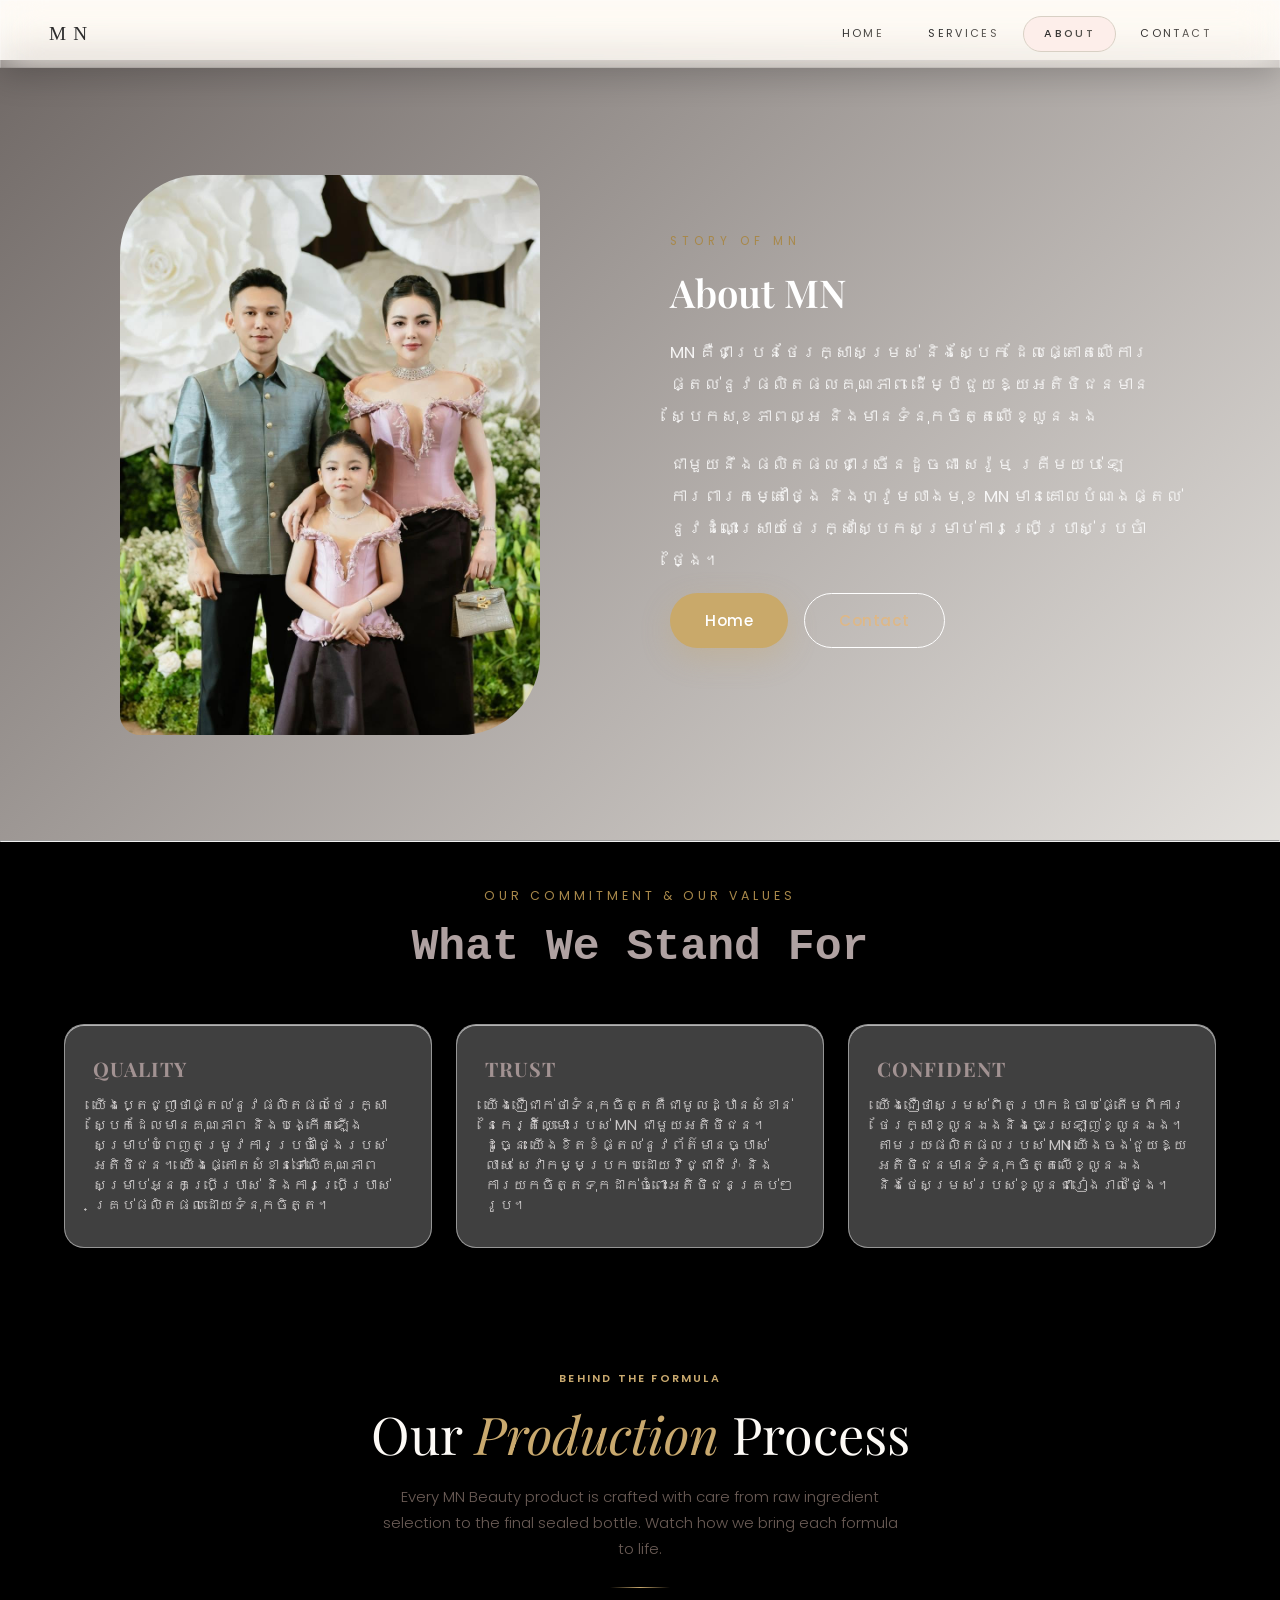
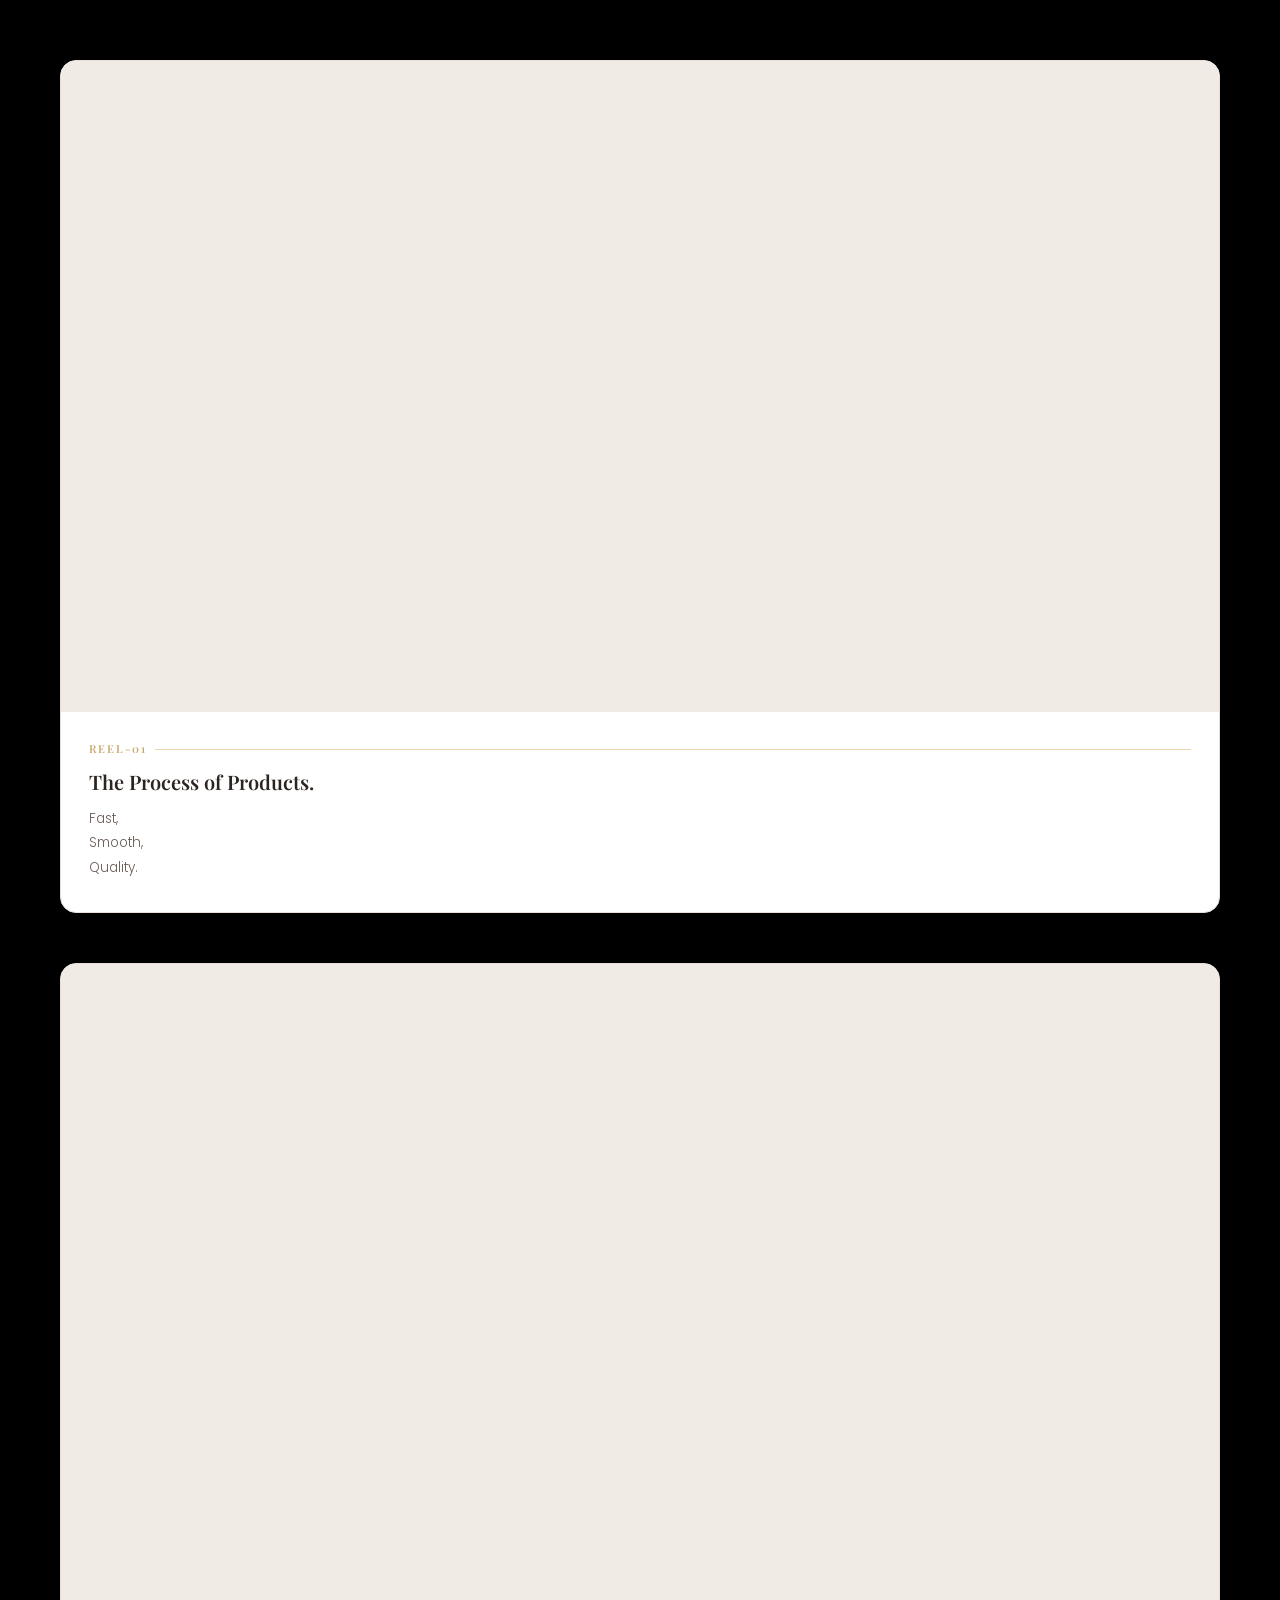
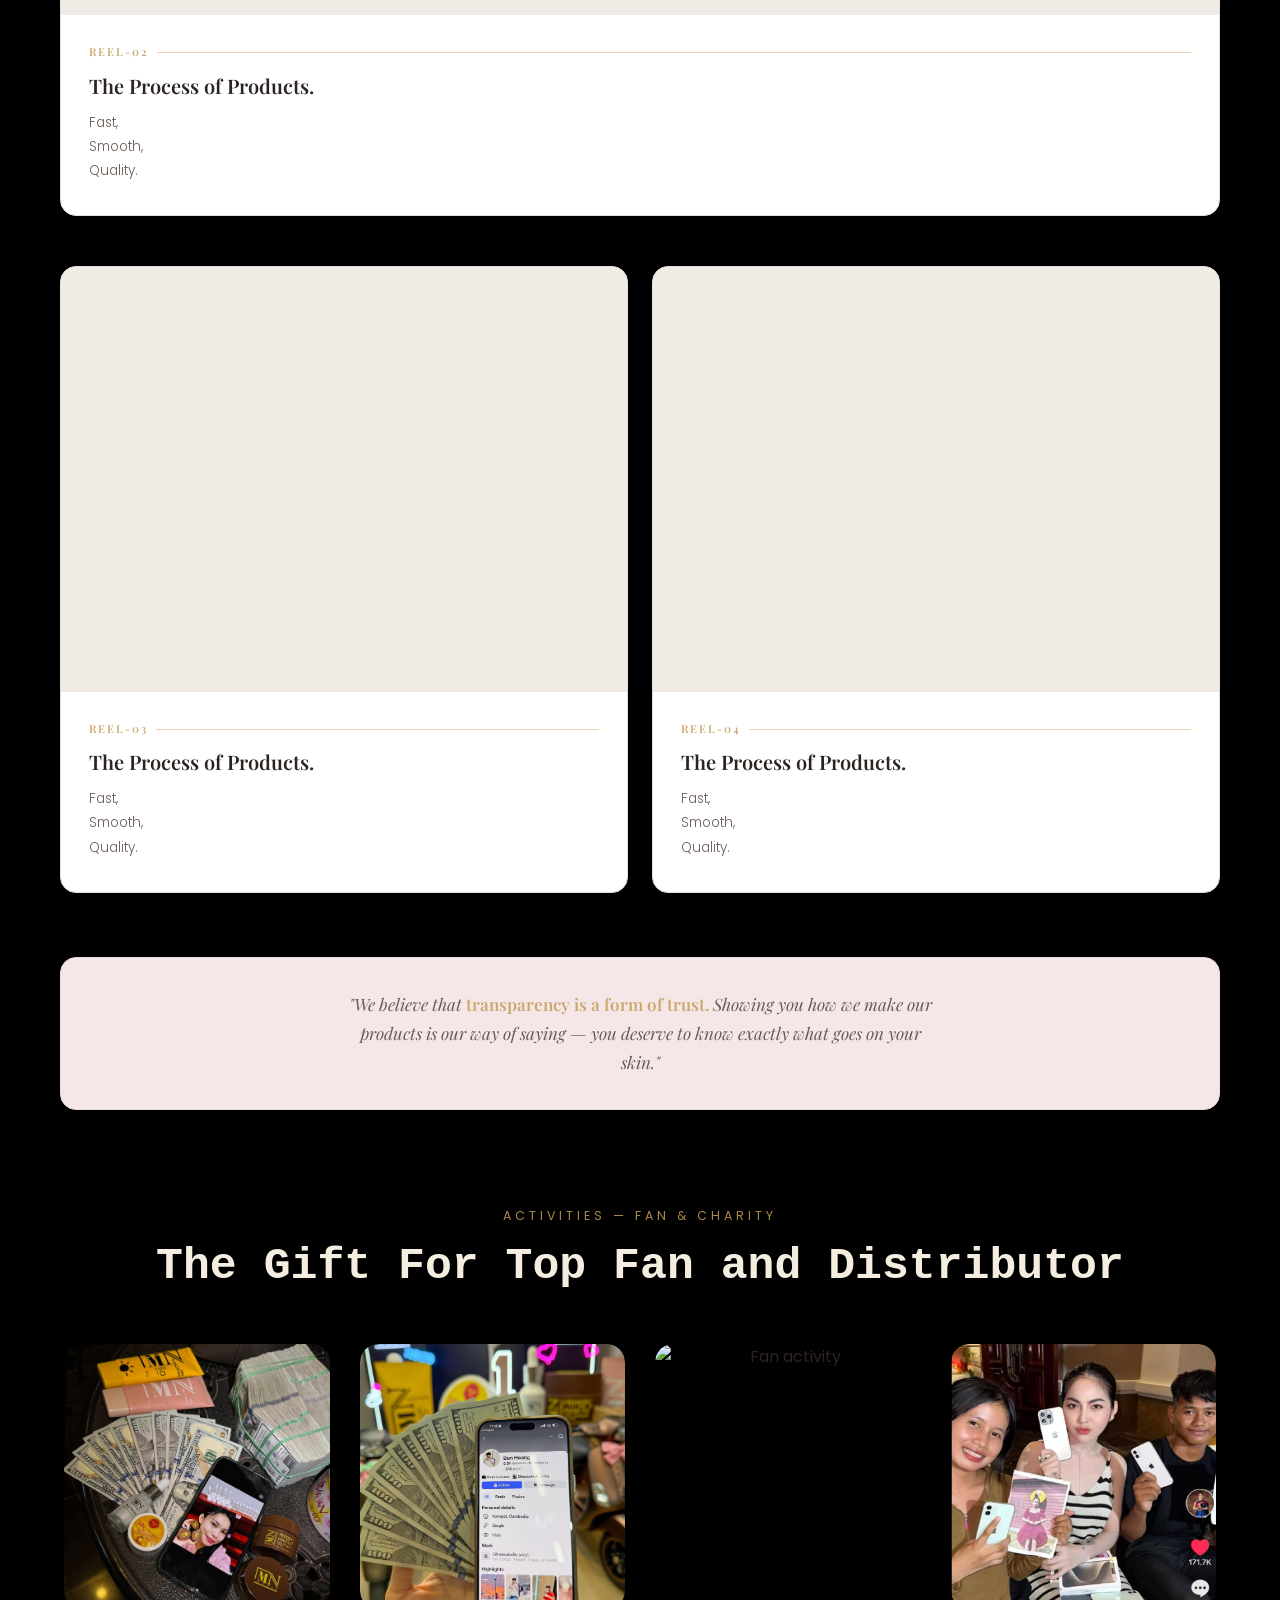
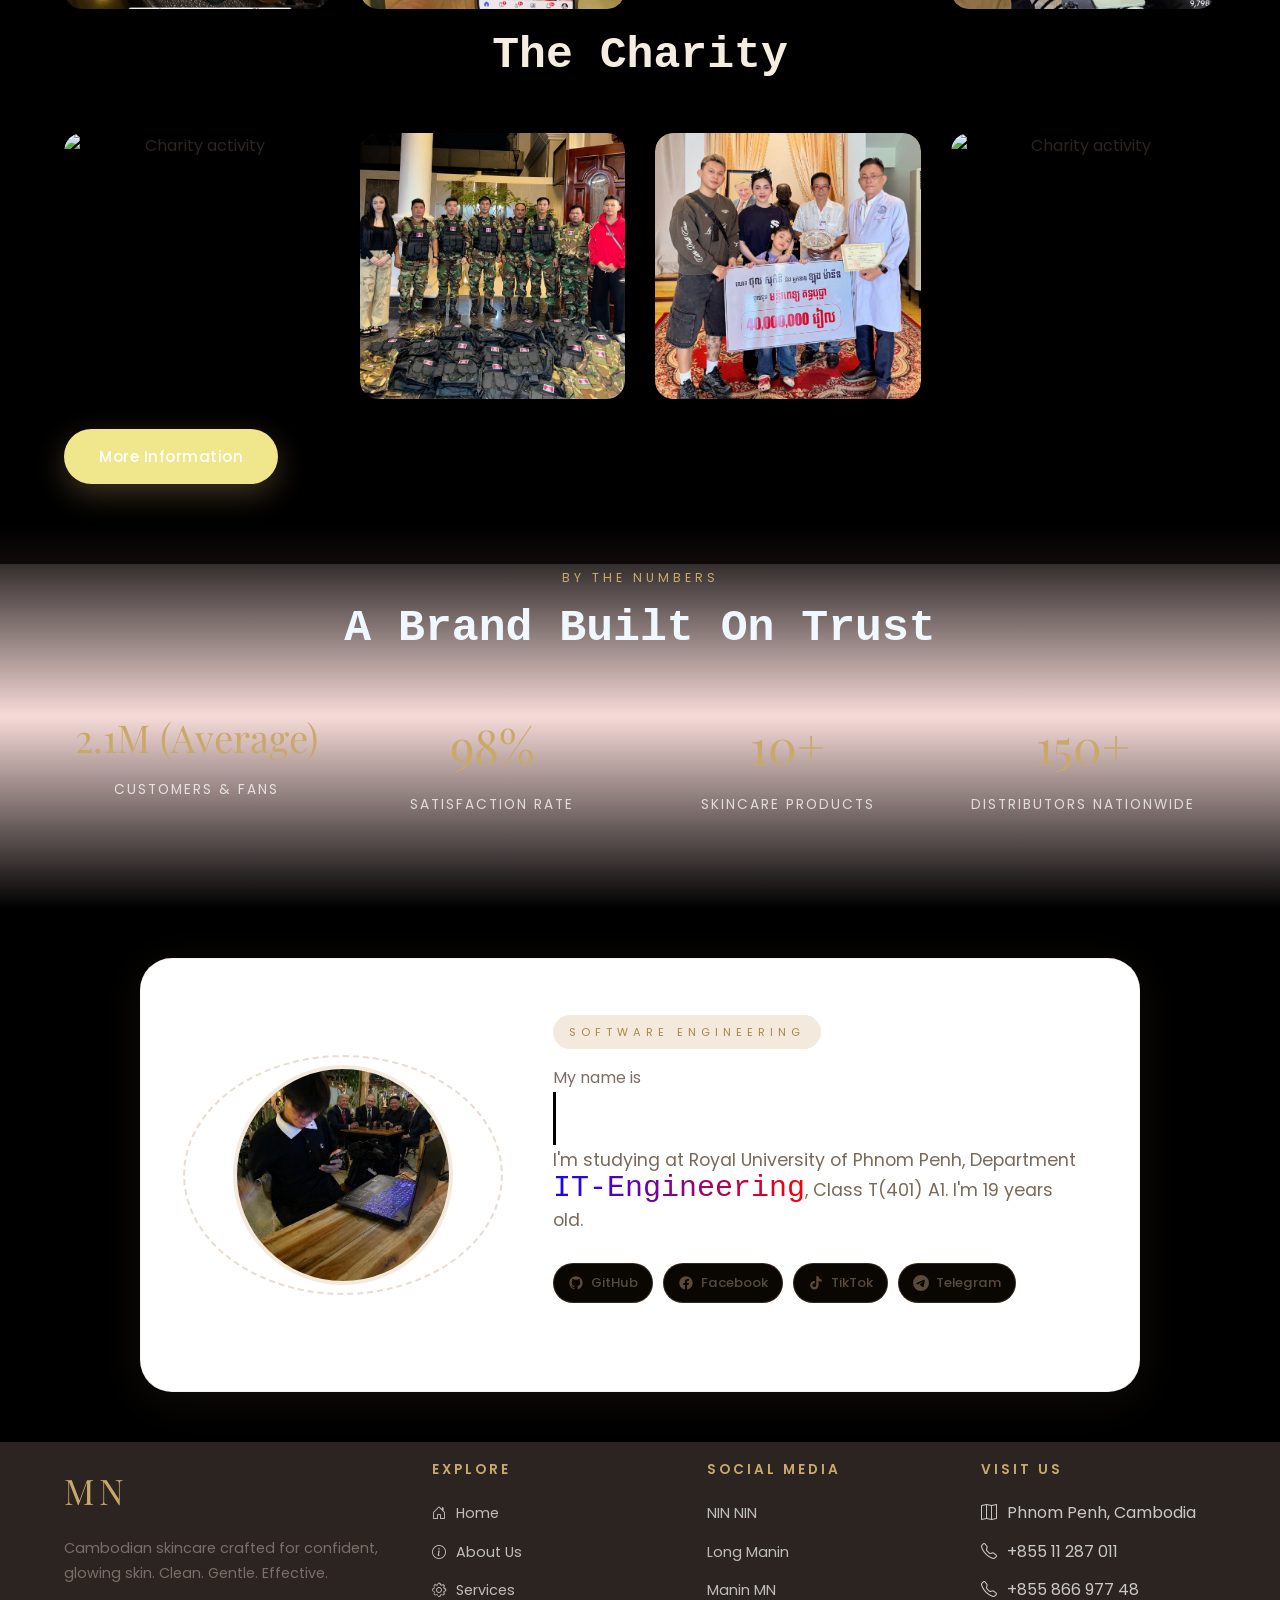
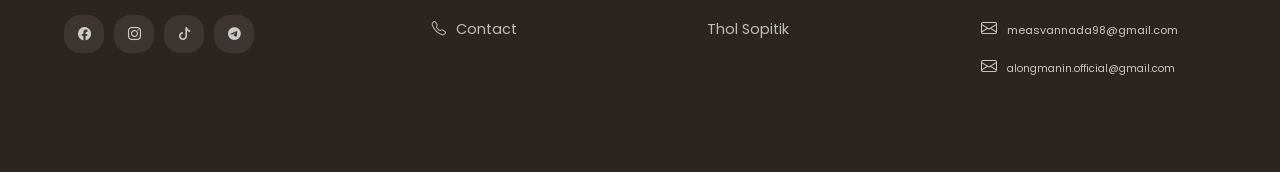
==== about.html @ bf80d44b "first clean commit" ====
<!DOCTYPE html>
<html lang="en">
<head>
  <meta charset="UTF-8" />
  <meta name="viewport" content="width=device-width, initial-scale=1.0" />
  <title>MN Skincare About</title>
  <link rel="icon" type="image/png" href="img/image copy 15.png">
  <meta name="description" content="Discover the story of MN — a Cambodian skincare brand built on natural ingredients, expert craft, and a love for radiant skin." />
  <link rel="preconnect" href="https://fonts.googleapis.com" />
  <link rel="preconnect" href="https://fonts.gstatic.com" crossorigin />
  <link href="https://fonts.googleapis.com/css2?family=Playfair+Display:wght@400;500;600;700&family=Poppins:wght@300;400;500;600&family=Space+Grotesk:wght@700&display=swap" rel="stylesheet" />
  <link rel="stylesheet" href="style.css" />
  <link rel="stylesheet" href="https://cdn.jsdelivr.net/npm/bootstrap-icons@1.13.1/font/bootstrap-icons.min.css">
</head>
<body>

  <nav class="dai-navbar" style="width: 100%;">
    <a class="brand" href="index.html">MN</a>

    <input type="checkbox" id="menu-toggle" class="menu-toggle">
    <label for="menu-toggle" class="hamburger">
      <span></span>
      <span></span>
      <span></span>
    </label>

    <ul class="nav-list" id="navList">
      <li class="pill-bg"></li>
      <li><a href="index.html"><span>Home</span></a></li>
      <li><a href="services.html"><span>Services</span></a></li>
      <li><a class="active" href="about.html"><span>About</span></a></li>
      <li><a href="contact.html"><span>Contact</span></a></li>
    </ul>
  </nav>

   <section class="about-section" style="margin-top: 60px;">
    <div class="about-bg">
      <div class="bg-slide slide-1"></div>
      <div class="bg-slide slide-2"></div>
      <div class="bg-slide slide-3"></div>
      <div class="bg-slide slide-4"></div>
      <div class="bg-slide slide-5"></div>
      <div class="bg-slide slide-6"></div>
      <div class="bg-overlay"></div>
    </div>

    <div class="container-about about-grid">
      <div class="about-img-wrap">
        <img src="img/image copy 68.png" alt="MN Beauty">
      </div>
      <div class="about-content">
        <span class="eyebrow">Story of MN</span>
        <h2>About MN</h2>
        <p>MN គឺជាប្រេនថែរក្សាសម្រស់ និងស្បែក ដែលផ្តោតលើការផ្តល់នូវផលិតផលគុណភាព ដើម្បីជួយឱ្យអតិថិជនមានស្បែកសុខភាពល្អ និងមានទំនុកចិត្តលើខ្លួនឯង</p>
        <p>ជាមួយនឹងផលិតផលជាច្រើនដូចជា សេរ៉ូម គ្រីមយប់ ឡេការពារកម្តៅថ្ងៃ និងហ្វូមលាងមុខ MN មានគោលបំណងផ្តល់នូវដំណោះស្រាយថែរក្សាស្បែកសម្រាប់ការប្រើប្រាស់ប្រចាំថ្ងៃ។</p>
        <div class="hero-actions">
          <a href="index.html" class="btn btn-primary">Home</a>
          <a href="contact.html" class="btn btn-outline" style="color: burlywood; border: 1px solid white;">Contact</a>
        </div>
      </div>
    </div>
  </section>
<hr>
  <section class="section" style="margin-top: 0px ;">
    <div class="container">
      <div class="section-title">
        <span class="eyebrow">Our Commitment &amp; Our Values</span>
        <h2 style="color: rgb(175, 161, 161);">What We Stand For</h2>
      </div>

      <div class="mv-grid">
        <div class="mv-card">
          <h3>Quality</h3>
          <p>យើងប្តេជ្ញាថាផ្តល់នូវផលិតផលថែរក្សាស្បែកដែលមានគុណភាព និង​បង្កើតឡើងសម្រាប់បំពេញតម្រូវការប្រចាំថ្ងៃរបស់អតិថិជន។ យើងផ្តោតសំខាន់ទៅលើគុណភាពសម្រាប់អ្នកប្រើប្រាស់ និង​ការប្រើប្រាស់គ្រប់ផលិតផលដោយទំនុកចិត្ត។</p>
        </div>
        <div class="mv-card">
          <h3>Trust</h3>
          <p>យើងជឿជាក់ថាទំនុកចិត្តគឺជាមូលដ្ឋានសំខាន់នៃកេរ្តិ៍ឈ្មោះរបស់​ MN ជាមួយអតិថិជន។ ដូច្នេះ យើងខិតខំផ្តល់នូវព័ត៌មានច្បាស់លាស់ សេវាកម្មប្រកបដោយវិជ្ជាជីវៈ និងការយកចិត្តទុកដាក់ចំពោះអតិថិជនគ្រប់ៗរូប។</p>
        </div>
        <div class="mv-card">
          <h3>Confident</h3>
          <p>យើងជឿថាសម្រស់ពិតប្រាកដចាប់ផ្តើមពីការថែរក្សាខ្លួនឯងនិងចេះស្រឡាញ់ខ្លួនឯង។ តាមរយៈផលិតផលរបស់ MN យើងចង់ជួយឱ្យអតិថិជនមានទំនុកចិត្តលើខ្លួនឯង និងថែសម្រស់របស់ខ្លួនជារៀងរាល់ថ្ងៃ។</p>
        </div>
      </div>
    </div>
  </section>

  <!-- PRODUCTION PROCESS (Video Reels) -->
  <section class="process-section">
    <div class="process-inner">

      <div class="process-header">
        <span class="process-eyebrow">Behind the Formula</span>
        <h2 class="process-title">Our <em>Production</em> Process</h2>
        <p class="process-subtitle">
          Every MN Beauty product is crafted with care from raw ingredient selection to the final sealed bottle.
          Watch how we bring each formula to life.
        </p>
        <div class="gold-divider"></div>
      </div>

      <div class="process-grid">

        <!-- Reel 1 -->
        <article class="reel-card full-width">
          <div class="video-wrapper landscape">
            <video autoplay muted loop playsinline width="100%">
              <source src="img/AQMGrVfmg_sgOKFtreN8JPgxRilO_mABex1q_QwfmX0G1seHLqXSLzmJI5FQ501gzcImsRyNFhe.mp4" type="video/mp4">
            </video>
          </div>
          <div class="reel-body">
            <p class="reel-number">Reel-01</p>
            <h3 class="reel-title">The Process of Products.</h3>
            <p class="reel-desc">Fast,<br>Smooth,<br>Quality.</p>
          </div>
        </article>

        <!-- Reel 2 -->
        <article class="reel-card full-width">
          <div class="video-wrapper">
            <video autoplay muted loop playsinline width="100%">
              <source src="img/AQMbKNLoBcv9K0XiZp4AHchBFEMmfUjv0UG4_FZP8IsTtOeK57SCai1VElvFh7t.mp4" type="video/mp4">
            </video>
          </div>
          <div class="reel-body">
            <p class="reel-number">Reel-02</p>
            <h3 class="reel-title">The Process of Products.</h3>
            <p class="reel-desc">Fast,<br>Smooth,<br>Quality.</p>
          </div>
        </article>

        <div class="reel-pair">
          <!-- Reel 3 -->
          <article class="reel-card">
            <div class="video-wrapper2">
              <video autoplay muted loop playsinline width="100%">
                <source src="img/AQMsO8TqEEGhHiBTlg13E8NDk8lEsfWTm_OxEJNUpX4ayqp2CsFXp8O0sik0ICCT.mp4" type="video/mp4">
              </video>
            </div>
            <div class="reel-body">
              <p class="reel-number">Reel-03</p>
              <h3 class="reel-title">The Process of Products.</h3>
              <p class="reel-desc">Fast,<br>Smooth,<br>Quality.</p>
            </div>
          </article>

          <!-- Reel 4 -->
          <article class="reel-card">
            <div class="video-wrapper2">
              <video autoplay muted loop playsinline width="100%">
                <source src="img/AQPZZPoZy8mRcpoivjjDt8V2X43LkPwdzo9ROwD4zxiOvqaeTfOXX17yBgNLLzc.mp4" type="video/mp4">
              </video>
            </div>
            <div class="reel-body">
              <p class="reel-number">Reel-04</p>
              <h3 class="reel-title">The Process of Products.</h3>
              <p class="reel-desc">Fast,<br>Smooth,<br>Quality.</p>
            </div>
          </article>
        </div>

      </div>

      <!-- Quote -->
      <div class="process-note">
        <p>
          "We believe that <span>transparency is a form of trust.</span>
          Showing you how we make our products is our way of saying —
          you deserve to know exactly what goes on your skin."
        </p>
      </div>

    </div>
  </section>

  <section class="activities-section" >
    <div class="container">

      <div class="section-title">
        <span class="eyebrow">Activities — Fan &amp; Charity</span>
        <h2>The Gift For Top Fan and Distributor</h2>
      </div>

      <!-- Fan gift -->
      <div class="fan-grid">
        <div class="fan-card">
          <div class="fan-photo">
            <img src="img/image copy 69.png" alt="Fan activity">
          </div>
        </div>
        <div class="fan-card">
          <div class="fan-photo alt-1">
            <img src="img/image copy 70.png" alt="Fan activity">
          </div>
        </div>
        <div class="fan-card">
          <div class="fan-photo alt-2">
            <img src="img/image copy 71.png" alt="Fan activity">
          </div>
        </div>
        <div class="fan-card">
          <div class="fan-photo alt-3">
            <img src="img/image copy 76.png" alt="Fan activity">
          </div>
        </div>
      </div>

      <div class="section-title" style="margin-top: 20px;">
        <h2>The Charity</h2>
      </div>

      <!-- Charity -->
      <div class="charity-grid">
        <div class="charity-card">
          <div class="charity-photo">
            <img src="img/image copy 75.png" alt="Charity activity">
          </div>
        </div>
        <div class="charity-card">
          <div class="charity-photo alt-1">
            <img src="img/image copy 74.png" alt="Charity activity">
          </div>
        </div>
        <div class="charity-card">
          <div class="charity-photo alt-2">
            <img src="img/image copy 73.png" alt="Charity activity">
          </div>
        </div>
        <div class="charity-card">
          <div class="charity-photo alt-3">
            <img src="img/image copy 72.png" alt="Charity activity">
          </div>
        </div>
      </div>

      <div class="hero-actions" style="margin-top: 30px;">
        <a href="https://web.facebook.com/permalink.php?story_fbid=pfbid02daeMKXRKtXCiTvUTYQ7tReBWiaGetaHMbTsNbcCB2SiA8hVtfW3nUmD1eeddmA8cl&id=100023172797142"
          class="btn btn-primary" style="background-color: khaki;">
          More Information
        </a>
      </div>

    </div>
  </section>

  
  <section class="section stats">
    <div class="container">
      <div class="section-title">
        <span class="eyebrow" style="color: var(--color-gold);">By The Numbers</span>
        <h2 style="color: aliceblue;">A Brand Built On Trust</h2>
      </div>
      <div class="stats-grid">
        <div class="stat-item">
          <span class="num1">2.1M (Average)</span>
          <span class="label">Customers &amp; Fans</span>
        </div>
        <div class="stat-item">
          <span class="num">98%</span>
          <span class="label">Satisfaction Rate</span>
        </div>
        <div class="stat-item">
          <span class="num">10+</span>
          <span class="label">Skincare Products</span>
        </div>
        <div class="stat-item">
          <span class="num">150+</span>
          <span class="label">Distributors Nationwide</span>
        </div>
      </div>
    </div>
  </section>

  <!--  me -->
  <section class="dev-section">
    <div class="dev-container">
      <div class="dev-card">

        <div class="dev-avatar">
          <img src="img/image copy 14.png" alt="Developer Photo">
        </div>

        <div class="dev-info">
          <span class="dev-role">Software Engineering</span>
          <p>My name is</p>
          <h2 class="dev-name"><span class="dev-text">CHEY MENGHOUT</span></h2>
          <p class="dev-desc">
            I'm studying at Royal University of Phnom Penh,
            Department <br><span class="Dev-Dep">IT-Engineering</span>, Class T(401) A1. I'm 19 years old.
          </p>

          <div class="dev-socials">
            <a href="https://github.com/HoutDEV0001" class="social-link" target="_blank" title="GitHub">
              <svg viewBox="0 0 24 24" fill="currentColor"><path d="M12 2C6.477 2 2 6.477 2 12c0 4.418 2.865 8.166 6.839 9.489.5.092.682-.217.682-.482 0-.237-.009-.868-.013-1.703-2.782.604-3.369-1.34-3.369-1.34-.454-1.156-1.11-1.463-1.11-1.463-.908-.62.069-.608.069-.608 1.003.07 1.531 1.03 1.531 1.03.892 1.529 2.341 1.087 2.91.832.092-.647.35-1.088.636-1.338-2.22-.253-4.555-1.11-4.555-4.943 0-1.091.39-1.984 1.029-2.683-.103-.253-.446-1.27.098-2.647 0 0 .84-.269 2.75 1.025A9.578 9.578 0 0 1 12 6.836a9.59 9.59 0 0 1 2.504.337c1.909-1.294 2.747-1.025 2.747-1.025.546 1.377.202 2.394.1 2.647.64.699 1.028 1.592 1.028 2.683 0 3.842-2.339 4.687-4.566 4.935.359.309.678.919.678 1.852 0 1.336-.012 2.415-.012 2.743 0 .267.18.578.688.48C19.138 20.163 22 16.418 22 12c0-5.523-4.477-10-10-10z"/></svg>
              GitHub
            </a>
            <a href="https://www.facebook.com/share/1Bh1ZvRKQN/" class="social-link" target="_blank" title="Facebook">
              <svg viewBox="0 0 24 24" fill="currentColor"><path d="M22 12c0-5.523-4.477-10-10-10S2 6.477 2 12c0 4.991 3.657 9.128 8.438 9.878v-6.987H7.898V12h2.54V9.797c0-2.506 1.492-3.89 3.777-3.89 1.094 0 2.238.195 2.238.195v2.46h-1.26c-1.243 0-1.63.771-1.63 1.562V12h2.773l-.443 2.89h-2.33v6.988C18.343 21.128 22 16.991 22 12z"/></svg>
              Facebook
            </a>
            <a href="https://www.tiktok.com/@do_not_forget_oneday" class="social-link" target="_blank" title="TikTok">
              <svg viewBox="0 0 24 24" fill="currentColor"><path d="M19.59 6.69a4.83 4.83 0 0 1-3.77-4.25V2h-3.45v13.67a2.89 2.89 0 0 1-2.88 2.5 2.89 2.89 0 0 1-2.89-2.89 2.89 2.89 0 0 1 2.89-2.89c.28 0 .54.04.79.1V9.01a6.33 6.33 0 0 0-.79-.05 6.34 6.34 0 0 0-6.34 6.34 6.34 6.34 0 0 0 6.34 6.34 6.34 6.34 0 0 0 6.33-6.34V8.69a8.18 8.18 0 0 0 4.78 1.52V6.75a4.85 4.85 0 0 1-1.01-.06z"/></svg>
              TikTok
            </a>
            <a href="https://t.me/Who_mantioned_me" class="social-link" target="_blank" title="Telegram">
              <svg viewBox="0 0 24 24" fill="currentColor"><path d="M11.944 0A12 12 0 0 0 0 12a12 12 0 0 0 12 12 12 12 0 0 0 12-12A12 12 0 0 0 12 0a12 12 0 0 0-.056 0zm4.962 7.224c.1-.002.321.023.465.14a.506.506 0 0 1 .171.325c.016.093.036.306.02.472-.18 1.898-.962 6.502-1.36 8.627-.168.9-.499 1.201-.82 1.23-.696.065-1.225-.46-1.9-.902-1.056-.693-1.653-1.124-2.678-1.8-1.185-.78-.417-1.21.258-1.91.177-.184 3.247-2.977 3.307-3.23.007-.032.014-.15-.056-.212s-.174-.041-.249-.024c-.106.024-1.793 1.14-5.061 3.345-.48.33-.913.49-1.302.48-.428-.008-1.252-.241-1.865-.44-.752-.245-1.349-.374-1.297-.789.027-.216.325-.437.893-.663 3.498-1.524 5.83-2.529 6.998-3.014 3.332-1.386 4.025-1.627 4.476-1.635z"/></svg>
              Telegram
            </a>
          </div>
        </div>

      </div>
    </div>
  </section>

  <!-- FOOTER -->
  <footer class="site-footer">
    <div class="container">
      <div class="footer-grid">
        <div class="footer-brand">
          <div class="logo">MN</div>
          <p>Cambodian skincare crafted for confident, glowing skin. Clean. Gentle. Effective.</p>
          <div class="footer-socials">
            <a href="https://www.facebook.com/share/1L8tSYLtde/" target="_blank"><i class="bi bi-facebook"></i></a>
            <a href="https://www.instagram.com/long_manin" target="_blank"><i class="bi bi-instagram"></i></a>
            <a href="https://www.tiktok.com/@longmanin" target="_blank"><i class="bi bi-tiktok"></i></a>
            <a href="https://t.me/LONGMANINMNBRAND" target="_blank"><i class="bi bi-telegram"></i></a>
          </div>
        </div>

        <div>
          <h4>Explore</h4>
          <ul>
            <li>
              <a href="index.html"><i class="bi bi-house-door" style="margin-right: 10px;"></i>Home</a>
            </li>
            <li>
              <a href="about.html"><i class="bi bi-info-circle" style="margin-right: 10px;"></i>About Us</a>
            </li>
            <li>
              <a href="services.html"><i class="bi bi-gear" style="margin-right: 10px;"></i>Services</a>
            </li>
            <li>
              <a href="contact.html"><i class="bi bi-telephone" style="margin-right: 10px;"></i>Contact</a>
            </li>
          </ul>
        </div>

        <div>
          <h4>Social Media</h4>
          <ul>
            <li>
              <a href="https://www.facebook.com/share/1L8tSYLtde/">NIN NIN</a>
            </li>
            <li>
              <a href="https://www.facebook.com/share/14fJphtDDiE/">Long Manin</a>
            </li>
            <li>
              <a href="https://www.facebook.com/share/18HfbLFxsk/">Manin MN</a>
            </li>
            <li>
              <a href="https://www.facebook.com/share/1FFuuS5jSu/">Thol Sopitik</a>
            </li>
          </ul>
        </div>

        <div>
          <h4>Visit Us</h4>
          <ul>
            <li><i class="bi bi-map" style="margin-right: 10px;"></i>Phnom Penh, Cambodia</li>
            <li><i class="bi bi-telephone" style="margin-right: 10px;"></i>+855 11 287 011</li>
            <li><i class="bi bi-telephone" style="margin-right: 10px;"></i>+855 866 977 48</li>
            <li><i class="bi bi-envelope" style="margin-right: 10px;"></i><span style="font-size: 11px;">measvannada98@gmail.com</span></li>
            <li><i class="bi bi-envelope" style="margin-right: 10px;"></i><span style="font-size: 10px;">alongmanin.official@gmail.com</span></li>
          </ul>
        </div>

      </div>
    </div>
  </footer>

</body>
</html>
---- style.css ----
:root {
  --color-white:      #ffffff;
  --color-cream:      #0a0703;
  --color-beige:      #f3e9dc;
  --color-beige-deep: #e8d9c4;
  --color-pink:       #f7d9d4;
  --color-pink-soft:  #fdeeea;
  --color-pink-deep:  #e8b4ac;
  --color-gold:       #c9a96a;
  --color-gold-deep:  #a8884a;
  --color-text:       #2b2421;
  --color-muted:      #7a6f68;
  --color-line:       #ece3d6;
  --cream:       #f7f3ee;
  --warm-white:  #fdfaf6;
  --charcoal:    #2c2c2c;
  --muted:       #9a9186;
  --pill-bg:     #ede8e0;
  --pill-border: #d8d0c4;
  --white:       #ffffff;
  --beige:       #f0ebe4;
  --blush:       #f5e6e8;
  --gold:        #c9a96e;
  --gold-light:  #e8d5b0;
  --text-dark:   #2c2421;
  --text-mid:    #6b5c56;
  --text-light:  #9e8a84;
  --border:      #e8ddd8;

  --font-display: "Playfair Display", Georgia, serif;
  --font-body:    "Poppins", "Helvetica Neue", Arial, sans-serif;

  --shadow-soft: 0 8px 30px rgba(170, 140, 100, 0.12);
  --shadow-card: 0 12px 40px rgba(170, 140, 100, 0.18);
  --shadow-gold: 0 10px 30px rgba(201, 169, 106, 0.30);

  --radius-sm: 10px;
  --radius-md: 18px;
  --radius-lg: 28px;
  --container:  1200px;
  --transition: 0.35s ease;
}

*, *::before, *::after {
  box-sizing: border-box;
  margin: 0;
  padding: 0;
}

html {
  scroll-behavior: smooth;
}

body {
  font-family: var(--font-body);
  font-size: 16px;
  line-height: 1.65;
  color: var(--color-text);
  background-color: var(--warm-white);
  -webkit-font-smoothing: antialiased;
  min-height: 100vh;
}

img {
  max-width: 100%;
  display: block;
}

a {
  color: inherit;
  text-decoration: none;
  transition: color var(--transition);
}

a:hover {
  color: var(--color-gold-deep);
}

h1, h2, h3, h4 {
  font-family: var(--font-display);
  font-weight: 600;
  line-height: 1.2;
  color: var(--color-text);
}

h1 { 
  font-size: clamp(2.2rem, 5vw, 4rem); 
  letter-spacing: -0.5px; 
}
h2 { 
  font-size: clamp(1.8rem, 3.5vw, 2.8rem); 
}
h3 { 
  font-size: clamp(1.2rem, 2vw, 1.5rem); 
}

p { 
  color: var(--color-muted); 
}

.dai-navbar {
  position: fixed;
  top: 0;
  left: 0;
  right: 0;
  background: rgba(255, 255, 255, 0.15);
  backdrop-filter: blur(20px) saturate(180%);
  -webkit-backdrop-filter: blur(20px) saturate(180%);
  border: 1px solid rgba(255, 255, 255, 0.2);
  box-shadow: 0 8px 32px rgba(0, 0, 0, 0.2);
  padding: 15px 48px;
  border-bottom: 1px solid rgba(0, 0, 0, 0.06);
  display: flex;
  align-items: center;
  justify-content: space-between;
  z-index: 1000;
}

.brand {
  font-family: 'Cormorant Garamond', serif;
  font-weight: 300;
  font-size: 1.2rem;
  letter-spacing: 0.38em;
  color: var(--charcoal);
  text-transform: uppercase;
  text-decoration: none;
  transition: letter-spacing 0.45s ease;
  white-space: nowrap;
}
.brand:hover { letter-spacing: 0.52em; }

.nav-list {
  list-style: none;
  display: flex;
  align-items: center;
  gap: 4px;
  position: relative;
}

.pill-bg {
  position: absolute;
  top: 0;
  left: 0;
  height: 100%;
  background: var(--color-pink-soft);
  border: 1px solid var(--pill-border);
  border-radius: 50px;
  pointer-events: none;
  opacity: 0;
  z-index: 0;
  transition:
    transform 0.38s cubic-bezier(0.4, 0, 0.2, 1),
    width    0.38s cubic-bezier(0.4, 0, 0.2, 1),
    opacity  0.22s ease;
}
.pill-bg.visible { 
  opacity: 1; 
}

.nav-list li { 
  position: relative; 
}

.nav-list a {
  position: relative;
  z-index: 1;
  display: block;
  padding: 8px 20px;
  border-radius: 50px;
  font-size: 0.68rem;
  font-weight: 400;
  letter-spacing: 0.22em;
  text-transform: uppercase;
  text-decoration: none;
  color: var(--charcoal);
  transition: letter-spacing 0.32s ease;
  overflow: hidden;
}

.nav-list a span {
  background-image: linear-gradient(90deg, var(--charcoal) 0%, var(--muted) 100%, var(--charcoal) 50%);
  background-size: 200% auto;
  -webkit-background-clip: text;
  background-clip: text;
  -webkit-text-fill-color: transparent;
  transition: background-position 0.35s ease;
}
.nav-list a span:hover  { 
  background-position: -100% 0; 
}
.nav-list a:hover       { 
  letter-spacing: 0.3em; 
}

.nav-list a.active {
  background: var(--color-pink-soft);
  border: 1px solid var(--pill-border);
  font-weight: 500;
}

.menu-toggle { 
  display: none; 
}

.hamburger {
  display: none;
  width: 30px;
  height: 24px;
  cursor: pointer;
  flex-direction: column;
  justify-content: space-between;
}

.hamburger span {
  display: block;
  height: 2px;
  width: 100%;
  background: var(--charcoal);
  border-radius: 20px;
  transition: all 0.35s ease;
}
.container {
  max-width: var(--container);
  margin: 0 auto;
  padding: 0 24px;
  margin-top: -50px;
}

.section {
  padding: 90px 0; 
  background-color: #000;
  margin-top: -40px;
}
.section-tight {
  padding: 60px 0; 
}

.section-title {
  text-align: center;
  margin-bottom: 50px;
}

.section-title .eyebrow {
  display: inline-block;
  font-family: var(--font-body);
  font-size: 0.78rem;
  letter-spacing: 4px;
  text-transform: uppercase;
  color: var(--color-gold-deep);
  margin-bottom: 14px;
}

.section-title h2 {
  margin-bottom: 14px;
  font-family: 'Courier New', Courier, monospace;
  color: #f5ede0;
}

.section-title p {
  max-width: 620px;
  margin: 0 auto;
  color: #f5ede0;
}

.btn {
  display: inline-block;
  padding: 14px 34px;
  border-radius: 50px;
  font-family: var(--font-body);
  font-weight: 500;
  font-size: 0.95rem;
  letter-spacing: 0.5px;
  border: 1px solid transparent;
  cursor: pointer;
  transition: all var(--transition);
  text-align: center;
}

.btn-primary {
  background: var(--color-gold);
  color: #fff;
  box-shadow: var(--shadow-gold);
}
.btn-primary:hover {
  color: #000;
  transform: translateY(-3px);
  box-shadow: 0 14px 38px rgba(168, 136, 74, 0.4);
}

.btn-outline {
  color: var(--color-text);
  border-color: var(--color-text);
}
.btn-outline:hover {
  background: var(--color-text);
  color: white;
  transform: translateY(-3px);
}

.hero-actions {
  display: flex;
  gap: 16px;
  flex-wrap: wrap;
}

.img-placeholder {
  background: linear-gradient(135deg, var(--color-beige) 0%, var(--color-pink) 100%);
  display: grid;
  place-items: center;
  color: rgba(255, 255, 255, 0.85);
  font-family: var(--font-display);
  font-size: 2rem;
  letter-spacing: 4px;
  border-radius: var(--radius-md);
}
.img-placeholder.alt-1 { 
  background: linear-gradient(135deg, var(--color-pink-soft), var(--color-pink-deep)); 
}
.img-placeholder.alt-2 { 
  background: linear-gradient(135deg, var(--color-beige-deep), var(--color-gold)); 
}
.img-placeholder.alt-3 { 
  background: linear-gradient(135deg, var(--color-cream), var(--color-beige)); 
  color: var(--color-gold-deep); 
}

.secton-home { 
  padding: 50px 15px; 
}

.hero-grid-home {
  display: grid;
  grid-template-columns: 1.1fr 1fr;
  gap: 60px;
  align-items: center;
}

.hero-visual {
  margin: 100px 0 0 30px;
  max-width: 600px;
  position: relative;
  aspect-ratio: 1 / 1.05;
  border-radius: var(--radius-lg);
  background: linear-gradient(160deg, var(--color-pink) 0%, var(--color-beige-deep) 100%);
  box-shadow: var(--shadow-card);
  overflow: hidden;
}

.hero-visual::after {
  content: "MN";
  position: absolute;
  inset: 0;
  display: grid;
  place-items: center;
  font-family: var(--font-display);
  font-size: 9rem;
  color: rgba(255, 255, 255, 0.55);
  letter-spacing: 8px;
}

.hero-content-home p {
  margin: 10px 0;
}

.product-grid {
  display: grid;
  grid-template-columns: repeat(auto-fit, minmax(260px, 1fr));
  gap: 30px;
}

.product-card {
  text-decoration: none;
  color: inherit;
  background: white;
  border-radius: 20px;
  overflow: hidden;
  box-shadow: var(--shadow-soft);
  transition: 0.35s;
}

.product-card:hover {
  transform: translateY(-8px);
  box-shadow: var(--shadow-card);
}

.product-image { 
  position: relative; 
}

.product-info { 
  padding: 2px 22px 26px ; 
}

.cat {
  font-size: 0.72rem;
  letter-spacing: 2px;
  text-transform: uppercase;
  color: var(--color-gold-deep);
  margin-bottom: 8px;
}

.desc {
  font-size: 0.88rem;
  color: var(--color-muted);
  margin-bottom: 14px;
  display: -webkit-box;
  -webkit-line-clamp: 2;
  line-clamp: 2;
  -webkit-box-orient: vertical;
  overflow: hidden;
}

.price {
  font-family: var(--font-display);
  font-size: 1.3rem;
  color: var(--color-gold-deep);
  font-weight: 600;
}

.stars { color: var(--color-gold); font-size: 0.85rem; margin-bottom: 6px; }

.product-card .badge {
  position: absolute;
  top: 14px;
  left: 14px;
  color: #ffffff;
  font-size: 0.7rem;
  letter-spacing: 1.5px;
  text-transform: uppercase;
  padding: 6px 12px;
  border-radius: 50px;
  z-index: 2;
  border: 1px solid var(--color-gold-deep);
}

.badge.new         { 
  background: var(--color-pink-deep);
}
.badge.popular     { 
  background-color: var(--color-text); 
}
.badge.best-seller { 
  background: var(--color-gold-deep); 
}
.category-grid {
  display: grid;
  grid-template-columns: repeat(3, 1fr);
  gap: 24px;
  margin-top: 48px;
}

.category-card {
  border-radius: 16px;
  overflow: hidden;
  aspect-ratio: 1 / 1;
  background: var(--color-white);
  box-shadow: 0 4px 16px rgba(0, 0, 0, 0.08);
  transition: transform 0.3s ease, box-shadow 0.3s ease;
}

.category-card:hover {
  transform: translateY(-6px);
  box-shadow: 0 12px 32px rgba(0, 0, 0, 0.14);
}

.category-photo {
  width: 100%;
  height: 100%;
  object-fit: cover;
  display: block;
}

.marquee-section {
  margin-top: -70px;
  width: 100%;
  overflow: hidden;
  padding: 48px 0;
  background: #000000;
}

.marquee-section .section-title h2 {
  color: #fdfaf6;
  font-family: Arial, Helvetica, sans-serif;
}

.marquee-track {
  display: flex;
  align-items: center;
  width: max-content;
  animation: marquee-scroll 20s linear infinite;
}

@keyframes marquee-scroll {
  0%   { 
    transform: translateX(0);
   }
  100% { 
    transform: translateX(-50%);
   }
}

.marquee-card {
  margin-right: 40px;
  flex: 0 0 auto;
  width: 260px;
  height: 340px;
  border-radius: 16px;
  overflow: hidden;
  box-shadow: 0 4px 20px rgba(180, 120, 100, 0.10);
  position: relative;
  transition: 0.4s;
}

.marquee-card img {
  width: 100%;
  height: 100%;
  object-fit: cover;
  transition: transform 0.6s ease;
}

.marquee-track:has(.marquee-card:hover) {
  animation-play-state: paused;
}

.marquee-card:hover img  { 
  transform: scale(1.04); 
}
.marquee-card:hover { 
  box-shadow: 0 0 40px 5px rgba(252, 235, 107, 0.595); 
}

.referent {
  text-align: center;
  font-size: 0.95rem;
  border: 1px solid transparent;
  cursor: pointer;
  border-radius: 50px;
  width: fit-content;
  margin: 80px auto 0;
  color: var(--color-muted);
  transition: all var(--transition);
  background: var(--color-gold);
}
.referent a {
  display: inline-block;
  padding: 8px 34px;
  font-family: var(--font-display);
  color: #ffffff;
}
.referent:hover {
  background: transparent;
  border-color: #c9a96a;
  transform: translateY(-3px);
  box-shadow: 0 14px 38px rgba(168, 136, 74, 0.4);
}

.ba-grid {
  display: grid;
  grid-template-columns: repeat(auto-fit, minmax(280px, 1fr));
  gap: 30px;
}

.ba-card {
  background: var(--color-white);
  border-radius: var(--radius-md);
  overflow: hidden;
  box-shadow: var(--shadow-soft);
  transition: transform var(--transition);
}
.ba-card:hover { 
  transform: translateY(-6px); 
}

.ba-images {
  display: grid;
  grid-template-columns: 1fr 1fr;
}
.ba-images .img-placeholder {
  border-radius: 0;
  aspect-ratio: 1/1;
  font-size: 1rem;
}

.ba-card .ba-info { 
  padding: 20px; 
  text-align: center; 
}
.ba-card .ba-info strong { 
  display: block; 
  margin-bottom: 4px; 
}
.ba-card .ba-info span  { 
  font-size: 0.85rem;
  color: var(--color-muted); 
}

.dist-hero {
  height: 1000px;
  width: 100%;
  padding: 120px 0 80px;
  background-image: url(img/image\ copy\ 16.png);
  background-size: cover;
  background-position: center;
}

.dist-hero-content .eyebrow {
  display: inline-block;
  color: var(--color-gold-deep);
  font-size: 0.72rem;
  letter-spacing: 5px;
  text-transform: uppercase;
  margin-bottom: 16px;
}
.dist-hero-content{
  margin: 200px 10px 0 ;
}


.dist-hero-content h1 {
  margin: 0 0 18px;
  line-height: 1.15;
  color: #ffffff;
}

.dist-hero-content p {
  margin-bottom: 32px;
  opacity: 0.85;
  color: #ffffff;
}

.container-wrapper {
  margin: 0 auto;
  width: 90%;
  overflow-x: hidden;
  mask-image: linear-gradient(to right, transparent, black 20%, black 80%, transparent);
}

.wrapper {
  width: max-content;
  margin-bottom: 70px;
  display: flex;
  align-items: center;
  animation: ticker 13s linear infinite;
  margin-top: 4px;
}

.wrapper:hover { 
  animation-play-state: paused; 
}

.wrapper-logo {
  box-shadow: rgb(109, 99, 81) 0 0 24px -4px;
  border-radius: var(--radius-md);
  margin-right: 40px;
  margin-top: 10px;
  display: flex;
  flex-shrink: 0;
  border: 1px solid var(--color-line);
  padding: 6px 14px 0;
}

.wrapper-logo .avatar {
  width: 62px;
  height: 62px;
  border-radius: 50%;
  background: var(--color-beige);
  display: grid;
  place-items: center;
  color: var(--color-gold-deep);
  font-family: var(--font-display);
  margin-bottom: 6px;
}

.wrapper-logo span {
  font-size: 19px;
  letter-spacing: 1.5px;
  text-transform: uppercase;
  color: var(--color-gold-deep);
  text-align: center;
  margin-left: 13px;
  align-self: center;
}

.container-wrapper1 {
  width: 100%;
  overflow: hidden;
  mask-image: linear-gradient(to right, transparent, white 10%, white 90%, transparent);
  -webkit-mask-image: linear-gradient(to right, transparent, white 10%, white 90%, transparent);
  padding: 6px 0 10px;
  margin: 0 60px 60px 0;
}

.ticker-track {
  display: inline-flex;
  width: max-content;
  animation: ticker 10s linear infinite;
}
.ticker-track:hover { 
  animation-play-state: paused; 
}

@keyframes ticker {
  0%   {
    transform: translateX(0); 
  }
  100% {
    transform: translateX(-50%); 
  }
}

.chip-set {
  display: flex;
  overflow: hidden;
  align-items: center;
  gap: 10px;
  padding-right: 10px;
}

.filter-chip {
  display: inline-flex;
  align-items: center;
  white-space: nowrap;
  font-size: 12px;
  font-weight: 500;
  letter-spacing: 0.06em;
  padding: 7px 18px;
  border-radius: 999px;
  border: 1px solid #e8d5c4;
  background: #fdf8f4;
  color: #8a6650;
  cursor: pointer;
  transition: background 0.2s, border-color 0.2s, color 0.2s, transform 0.15s;
  user-select: none;
  margin-top: 16px;
  flex-shrink: 0;
}

.filter-chip:hover {
  background: #f5e8dc;
  border-color: #c9a98a;
  color: #6b4a35;
  transform: translateY(-1px);
}

.filter-chip.active {
  background: #8a6650;
  border-color: #8a6650;
  color: #fdf8f4;
}

#services {
  margin-top: 0;
  padding: 0;
  display: flex;
  justify-content: center;
}

.services-container {
  position: relative;
  display: grid;
  grid-template-columns: 1fr 1fr;
  align-items: center;
  gap: 60px;
  background-image: url(img/image\ copy\ 62.png);
  background-size: cover;
  background-position: center;
  background-repeat: no-repeat;
  min-height: 780px;
  width: 100%;
  max-width: 100%;
  padding: 80px 60px;
  overflow: hidden;
}

.services-container::before {
  content: "";
  position: absolute;
  inset: 0;
  background: linear-gradient(to top, rgba(0,0,0,0.5) 0%, rgba(0,0,0,0.15) 60%, rgba(0,0,0,0) 100%);
  pointer-events: none;
}

.services-container > * { 
  position: relative; 
  z-index: 1; 
}

.services-container > div:first-child {
  display: flex;
  justify-content: center;
  align-items: center;
}

.services-container .about-image {
  width: 100%;
  max-width: 420px;
  aspect-ratio: 1 / 1;
  object-fit: cover;
  border-radius: 100px;
  transition: opacity 0.5s ease, transform 0.5s ease;
}

#services .about-image:hover {
  opacity: 0;
  transform: scale(1.03);
}

.services-content {
  display: flex;
  flex-direction: column;
  gap: 0;
  padding: 20px 0;
}

.services-content .eyebrow {
  display: inline-block;
  align-self: flex-start;
  font-size: 0.72rem;
  letter-spacing: 5px;
  text-transform: uppercase;
  color: var(--color-gold-deep);
  background-color: var(--color-beige);
  padding: 10px 16px;
  border-radius: 10px;
  margin-bottom: 24px;
}

.services-content h2 {
  font-size: clamp(1.6rem, 2.5vw, 2.2rem);
  line-height: 1.25;
  color: var(--color-cream);
  margin: 0 0 20px;
}

.services-content p {
  font-size: 1.05rem;
  line-height: 1.85;
  color: var(--color-cream);
  opacity: 0.9;
  margin: 0 0 14px;
}

.about-section {
  position: relative;
  display: flex;
  justify-content: center;
  align-items: center;
  min-height: 780px;
  padding: 80px 40px;
  overflow: hidden;
}

.about-bg {
  position: absolute;
  inset: 0;
  z-index: 0;
}

.bg-slide {
  position: absolute;
  inset: 0;
  background-size: cover;
  background-position: center;
  background-repeat: no-repeat;
  opacity: 0;
  animation: bgFade 30s infinite;
}

.slide-1 { 
  background-image: url(img/image\ copy\ 62.png); animation-delay: 0s;  
}
.slide-2 { 
  background-image: url(img/image\ copy\ 63.png); animation-delay: 5s;  
}
.slide-3 { 
  background-image: url(img/image\ copy\ 64.png); animation-delay: 10s; 
}
.slide-4 { 
  background-image: url(img/image\ copy\ 65.png); animation-delay: 15s; 
}
.slide-5 { 
  background-image: url(img/image\ copy\ 66.png); animation-delay: 20s; 
}
.slide-6 { 
  background-image: url(img/image\ copy\ 67.png); animation-delay: 25s; 
}

@keyframes bgFade {
  0%   { 
    opacity: 0; 
  }
  5%   { 
    opacity: 1; 
  }
  30%  { 
    opacity: 1; 
  }
  35%  { 
    opacity: 0; 
  }
  100% { 
    opacity: 0; 
  }
}

.bg-overlay {
  position: absolute;
  inset: 0;
  background: linear-gradient(135deg, rgba(20,10,8,0.60) 0%, rgba(20,10,8,0.30) 60%, rgba(0,0,0,0.10) 100%);
}

.container-about {
  position: relative;
  z-index: 2;
  width: 100%;
  max-width: 1100px;
  margin-top: -20px;
}

.about-grid {
  display: grid;
  grid-template-columns: 1fr 1fr;
  align-items: center;
  gap: 60px;
}

.about-img-wrap {
  display: flex;
  justify-content: center;
  align-items: center;
}

.about-img-wrap img {
  width: 100%;
  max-width: 420px;
  aspect-ratio: 3 / 4;
  object-fit: cover;
  border-radius: 80px 20px 80px 20px;
  margin-top: 30px;
  margin-right: 40px;
  transition: 0.5s;
}

.about-img-wrap img:hover {
  transform: scale(1.03);
  box-shadow: #c9a96e 0 0 100px 1px;
}

.about-content { 
  display: flex; 
  flex-direction: column; 
}

.about-content .eyebrow {
  display: inline-block;
  align-self: flex-start;
  font-size: 0.72rem;
  letter-spacing: 5px;
  text-transform: uppercase;
  color: var(--color-gold-deep);
  margin-bottom: 18px;
}

.about-content h2 {
  font-size: clamp(1.8rem, 3vw, 2.6rem);
  line-height: 1.2;
  color: #fff;
  margin: 0 0 22px;
}

.about-content p {
  font-size: 1.05rem;
  line-height: 1.9;
  color: rgba(255, 255, 255, 0.88);
  margin: 0 0 16px;
}

.mv-grid {
  display: grid;
  grid-template-columns: repeat(3, 1fr);
  gap: 24px;
}

.mv-card {
  background: rgba(255, 255, 255, 0.25);
  backdrop-filter: blur(16px) saturate(180%);
  -webkit-backdrop-filter: blur(16px) saturate(180%);
  border: 1px solid rgba(255, 255, 255, 0.45);
  border-radius: 20px;
  box-shadow: 0 8px 32px rgba(0,0,0,0.08), inset 0 1px 0 rgba(255,255,255,0.6);
  padding: 32px 28px;
  transition: transform 0.3s ease, box-shadow 0.3s ease;
}

.mv-card:hover {
  transform: translateY(-6px);
  box-shadow: 0 16px 48px rgba(0,0,0,0.12), inset 0 1px 0 rgba(255,255,255,0.7);
}

.mv-card h3 {
  font-size: 1.25rem;
  font-weight: 700;
  letter-spacing: 0.05em;
  text-transform: uppercase;
  color: #a29292;
  margin-bottom: 14px;
}

.mv-card p {
  font-size: 0.9rem;
  line-height: 20px;
  color: rgba(255, 251, 251, 0.727);
}

.process-section {
  padding: 96px 24px 112px;
  background-color:black;
  margin-top: -70px;
}

.process-inner {
  max-width: 1160px;
  margin: 0 auto;
}

.process-header {
  text-align: center;
  margin-bottom: 72px;
}

.process-eyebrow {
  display: inline-block;
  font-family: 'Poppins', sans-serif;
  font-size: 11px;
  font-weight: 600;
  letter-spacing: 0.2em;
  text-transform: uppercase;
  color: var(--gold);
  margin-bottom: 16px;
}

.process-title {
  font-family: 'Playfair Display', serif;
  font-size: clamp(32px, 5vw, 52px);
  font-weight: 400;
  color: var(--warm-white);
  line-height: 1.2;
  margin-bottom: 18px;
}

.process-title em {
  font-style: italic;
  color: var(--gold);
}

.process-subtitle {
  font-size: 15px;
  font-weight: 300;
  color: var(--text-mid);
  max-width: 520px;
  margin: 0 auto;
  line-height: 1.75;
}

.gold-divider {
  width: 60px;
  height: 1px;
  background: linear-gradient(90deg, transparent, var(--gold), transparent);
  margin: 24px auto 0;
}

.process-grid { 
  display: block; 
}

.reel-pair {
  display: grid;
  grid-template-columns: 1fr 1fr;
  gap: 24px;
  margin: 50px 0;
}

.reel-card {
  margin: 50px 0;
  background: var(--white);
  border: 1px solid var(--border);
  border-radius: 16px;
  overflow: hidden;
  transition: box-shadow 0.35s ease, transform 0.35s ease;
  cursor: pointer;
}

.reel-pair .reel-card {
  margin: 0;
}

.reel-card:hover {
  box-shadow: 0 20px 56px rgba(201, 169, 110, 0.22);
  transform: translateY(-6px);
}

.reel-card:hover video {
  transform: scale(1.03);
}

.video-wrapper {
  position: relative;
  width: 100%;
  padding-top: 56.25%;
  background: var(--beige);
  overflow: hidden;
}

.video-wrapper video,
.video-wrapper2 video {
  transition: transform 0.5s ease;
}

.video-wrapper video {
  position: absolute;
  inset: 0;
  width: 100%;
  height: 100%;
  object-fit: cover;
}

.video-wrapper2 {
  position: relative;
  width: 100%;
  padding-top: 75%;
  background: var(--beige);
  overflow: hidden;
}

.video-wrapper2 video {
  position: absolute;
  inset: 0;
  width: 100%;
  height: 100%;
  object-fit: cover;
}

.reel-body {
  padding: 28px 28px 32px;
}

.reel-number {
  font-family: 'Playfair Display', serif;
  font-size: 11px;
  font-weight: 600;
  letter-spacing: 0.18em;
  text-transform: uppercase;
  color: var(--gold);
  margin-bottom: 10px;
  display: flex;
  align-items: center;
  gap: 8px;
}

.reel-number::after {
  content: '';
  display: block;
  flex: 1;
  height: 1px;
  background: var(--gold-light);
}

.reel-title {
  font-family: 'Playfair Display', serif;
  font-size: 20px;
  font-weight: 600;
  color: var(--text-dark);
  margin-bottom: 12px;
  line-height: 1.35;
}

.reel-desc {
  font-size: 13.5px;
  font-weight: 300;
  color: var(--text-mid);
  line-height: 1.8;
}

.process-note {
  text-align: center;
  margin-top: 64px;
  padding: 32px 24px;
  background: var(--blush);
  border-radius: 16px;
  border: 1px solid var(--border);
}

.process-note p {
  font-family: 'Playfair Display', serif;
  font-style: italic;
  font-size: 17px;
  color: var(--text-mid);
  line-height: 1.7;
  max-width: 600px;
  margin: 0 auto;
}

.process-note span {
  color: var(--gold);
  font-style: normal;
  font-weight: 600;
}

.activities-section {
  background: rgb(0, 0, 0);
  padding: 80px 24px;
  margin-top: -50px ;
}

.fan-grid {
  display: grid;
  grid-template-columns: repeat(auto-fit, minmax(240px, 1fr));
  gap: 30px;
}

.fan-card {
  text-align: center;
  border-radius: var(--radius-md);
  overflow: hidden;
  transition: transform 0.35s ease, box-shadow 0.35s ease;
}

.fan-card:hover {
  transform: translateY(-8px);
  box-shadow: 0 16px 40px rgba(0, 0, 0, 0.12);
}

.fan-photo {
  aspect-ratio: 1 / 1;
  border-radius: var(--radius-md);
  overflow: hidden;
}

.fan-photo img {
  width: 100%;
  height: 100%;
  object-fit: cover;
  transition: transform 0.5s ease;
}

.fan-card:hover .fan-photo img {
  transform: scale(1.06);
}

.charity-grid {
  display: grid;
  grid-template-columns: repeat(auto-fit, minmax(240px, 1fr));
  gap: 30px;
}

.charity-card {
  text-align: center;
  border-radius: var(--radius-md);
  overflow: hidden;
  transition: transform 0.35s ease, box-shadow 0.35s ease;
}

.charity-photo {
  aspect-ratio: 1 / 1;
  border-radius: var(--radius-md);
  overflow: hidden;
}

.charity-photo img {
  width: 100%;
  height: 100%;
  object-fit: cover;
  transition: transform 0.5s ease;
}

.charity-card:hover .charity-photo img {
  transform: scale(1.06);
}

.dev-section {
  padding: 50px 10px;
  display: flex;
  justify-content: center;
  background-color: rgb(0, 0, 0);
}

.dev-container {
  width: 100%;
  max-width: 1000px;
}

.dev-card {
  display: grid;
  grid-template-columns: 300px 1fr;
  gap: 60px;
  align-items: center;
  background: #fff;
  border-radius: 32px;
  padding: 56px 52px;
  box-shadow: 0 8px 48px rgba(180, 140, 100, 0.10);
  border: 1px solid rgba(210, 180, 140, 0.18);
}

.dev-avatar {
  position: relative;
  display: flex;
  justify-content: center;
  align-items: center;
}

.dev-avatar::before {
  content: "";
  position: absolute;
  inset: -10px;
  border-radius: 50%;
  border: 2px dashed rgba(180, 140, 100, 0.30);
}

.dev-avatar img {
  width: 220px;
  height: 220px;
  border-radius: 50%;
  object-fit: cover;
  border: 4px solid var(--color-beige, #f5ede0);
  transition: transform 0.4s ease;
}

.dev-avatar img:hover { 
  transform: scale(1.04); 
}

.dev-info { 
  display: flex; flex-direction: column; 
}

.dev-role {
  display: inline-block;
  align-self: flex-start;
  font-size: 0.70rem;
  letter-spacing: 5px;
  text-transform: uppercase;
  color: var(--color-gold-deep, #b8952a);
  background: var(--color-beige, #f5ede0);
  padding: 8px 16px;
  border-radius: 20px;
  margin-bottom: 16px;
}

.dev-name {
  overflow: hidden;
  white-space: nowrap;
  width: 0;
  border-right: 3px solid #000;
  animation:
    loop  9s linear 0.5s infinite,
    blink 0.7s step-end infinite;
}

@keyframes loop {
  0%   { 
    width: 0; 
  }
  27%  { 
    width: 14ch; 
  }
  55%  { 
    width: 14ch; 
  }
  80%  { 
    width: 0; 
  }
  100% { 
    width: 0; 
  }
}

@keyframes blink {
  0%, 100% { 
    border-color: #000; 
  }
  50%       { 
    border-color: transparent; 
  }
}

.dev-text {
  background: linear-gradient(90deg, #001aff, #7ff87f, rgb(255, 217, 0));
  -webkit-background-clip: text;
  background-clip: text;
  color: transparent;
}

.Dev-Dep {
  line-height: 20px;
  font-family: 'Courier New', Courier, monospace;
  font-size: 30px;
  background: linear-gradient(90deg, #1504ff, #ff0000);
  background-clip: text;
  -webkit-background-clip: text;
  -webkit-text-fill-color: transparent;
}

.dev-desc {
  font-size: 1.1rem;
  line-height: 30px;
  color: #7a6a5a;
  margin: 0 0 28px;
}

.dev-socials {
  display: flex;
  flex-wrap: wrap;
  gap: 10px;
  margin-bottom: 32px;
}

.social-link {
  display: inline-flex;
  align-items: center;
  gap: 7px;
  font-size: 0.82rem;
  font-weight: 500;
  color: #5a4a3a;
  text-decoration: none;
  padding: 8px 14px;
  border-radius: 20px;
  border: 1px solid rgba(180, 140, 100, 0.25);
  background: var(--color-cream, #fdf8f4);
  transition: background 0.25s ease, color 0.25s ease, border-color 0.25s ease;
}

.social-link svg { 
  width: 16px; height: 16px; 
  flex-shrink: 0; 
}

.social-link:hover {
  background: var(--color-gold-deep, #b8952a);
  color: #fff;
  border-color: var(--color-gold-deep, #b8952a);
}

.stats {
  background: linear-gradient(180deg, black 0%, rgba(234,156,156,0.329), rgb(0,0,0) 100%);
  color: var(--color-cream);
}
.stats h2 {
  color: var(--color-cream); 
}
.stats p  { 
  color: rgba(255,255,255,0.7); 
}

.stats-grid {
  display: grid;
  grid-template-columns: repeat(auto-fit, minmax(180px, 1fr));
  gap: 30px;
  text-align: center;
  margin-top: 50px;
}

.stat-item .num {
  font-family: var(--font-display);
  font-size: 3rem;
  color: var(--color-gold);
  display: block;
  margin-bottom: 6px;
}

.num1 {
  font-family: var(--font-display);
  font-size: 2.4rem;
  color: var(--color-gold);
  display: block;
  margin-bottom: 6px;
}

.stat-item .label {
  font-size: 0.85rem;
  letter-spacing: 2px;
  text-transform: uppercase;
  color: rgba(255,255,255,0.75);
}

.talk-section {
  text-align: center;
  padding: 80px 24px 64px;
  background: #f0ece8;
  margin-top: 60px;
}

.talk-section h1 {
  font-family: 'Playfair Display', serif;
  font-size: clamp(2rem, 5vw, 3rem);
  font-weight: 600;
  color: #1a1a1a;
  margin-bottom: 16px;
}

.talk-section p {
  font-size: 0.95rem;
  color: #6b6b6b;
  line-height: 1.7;
  max-width: 420px;
  margin: 0 auto 28px;
}

.chat-badge {
  display: inline-block;
  background: transparent;
  color: #010000;
  font-size: 1rem;
  font-weight: 500;
  letter-spacing: 0.04em;
  padding: 10px 22px;
  border-radius: 4px;
  text-decoration: none;
  line-height: 1.5;
  text-align: center;
}

.chat-badge span {
  display: block;
  font-weight: 300;
  font-size: 0.9rem;
  opacity: 0.8;
  margin-top: 2px;
}

.cards-section {
  padding: 60px 24px;
  background: #f0ece8;
}

.cards-grid {
  display: grid;
  grid-template-columns: repeat(3, 1fr);
  gap: 24px;
  max-width: 900px;
  margin: 0 auto;
}

.contact-card {
  background: #eef0ec;
  border-radius: 4px;
  padding: 40px 28px;
  text-align: center;
  display: flex;
  flex-direction: column;
  align-items: center;
  gap: 14px;
}

.icon-circle {
  width: 64px;
  height: 64px;
  border-radius: 50%;
  border: 1px solid #c5c8c2;
  background: transparent;
  display: flex;
  align-items: center;
  justify-content: center;
  margin-bottom: 4px;
}

.icon-circle svg {
  width: 26px;
  height: 26px;
  stroke: #4a4a4a;
  fill: none;
  stroke-width: 1.5;
  stroke-linecap: round;
  stroke-linejoin: round;
}

.contact-card h3 {
  font-family: 'Poppins', sans-serif;
  font-size: 0.78rem;
  font-weight: 600;
  letter-spacing: 0.12em;
  text-transform: uppercase;
  color: #1a1a1a;
}

.contact-card p {
  font-size: 0.82rem;
  color: #5a5a5a;
  line-height: 1.65;
}

.contact-card .card-btn {
  display: inline-block;
  margin-top: 8px;
  padding: 9px 22px;
  border: 1.5px solid #1a1a1a;
  color: #1a1a1a;
  font-size: 0.75rem;
  font-weight: 600;
  letter-spacing: 0.1em;
  text-transform: uppercase;
  text-decoration: none;
  transition: background 0.25s, color 0.25s;
}

.contact-card .card-btn:hover {
  background: #1a1a1a;
  color: #fff;
}

.help-section {
  text-align: center;
  padding: 64px 24px;
  background: #f0ece8;
  border-top: 1px solid #e8e2dc;
}

.help-section h2 {
  font-family: 'Playfair Display', serif;
  font-size: clamp(1.4rem, 3vw, 2rem);
  font-weight: 600;
  letter-spacing: 0.04em;
  text-transform: uppercase;
  color: #1a1a1a;
  margin-bottom: 16px;
}

.help-section p {
  font-size: 0.9rem;
  color: #6b6b6b;
  line-height: 1.75;
  max-width: 380px;
  margin: 0 auto 28px;
}

.help-section p strong { 
  color: #1a1a1a; 
  font-weight: 600; 
}

.help-section .outline-btn,
.locator-content .outline-btn {
  display: inline-block;
  padding: 11px 28px;
  border: 1.5px solid #1a1a1a;
  color: #1a1a1a;
  font-size: 0.78rem;
  font-weight: 600;
  letter-spacing: 0.12em;
  text-transform: uppercase;
  text-decoration: none;
  transition: background 0.25s, color 0.25s;
}

.help-section .outline-btn:hover,
.locator-content .outline-btn:hover {
  background: #1a1a1a;
  color: #fff;
}
.location-section {
  padding: 100px 24px;
  background: #f0ece8;
}

.location-header {
  text-align: center;
  max-width: 700px;
  margin: 0 auto 50px;
}

.location-header h2 {
  font-family: "Playfair Display", serif;
  font-size: clamp(2rem, 4vw, 3rem);
  font-weight: 600;
  color: #c9a96e;
  margin-bottom: 12px;
}

.location-header p {
  color: #777;
  line-height: 1.8;
  
}


.location-wrapper {
  max-width: 1200px;
  margin: 0 auto;
  display: flex;
  gap: 30px;
  align-items: stretch;
  background: #f0ece8;
}

.location-info {
  flex: 1;
  background: #fff;
  border-radius: 20px;
  padding: 32px;
  box-shadow: 0 10px 35px rgba(0,0,0,0.06);
  display: flex;
  flex-direction: column;
  gap: 20px;
}

.info-block {
  display: flex;
  gap: 18px;
  align-items: flex-start;
  padding: 20px;
  border-radius: 14px;
  background: #fafafa;
  border: 1px solid #f0f0f0;
  transition: .3s ease;
}

.info-block:hover {
  transform: translateY(-3px);
}

.info-block i {
  font-size: 1.2rem;
  color: #c9a96e;
}

.info-block h4 {
  font-size: .85rem;
  text-transform: uppercase;
  letter-spacing: .08em;
  margin-bottom: 8px;
  color: #222;
}

.info-block p {
  color: #666;
  line-height: 1.7;
  font-size: .95rem;
}

.directions-btn {
  margin-top: auto;
  text-align: center;
  text-decoration: none;
  padding: 14px 24px;
  background: #c9a96e;
  color: white;
  border-radius: 10px;
  font-size: .85rem;
  font-weight: 600;
  letter-spacing: .08em;
  text-transform: uppercase;
  transition: .3s ease;
}

.directions-btn:hover {
  background: #b89355;
  transform: translateY(-2px);
}

.site-footer {
  background: var(--color-text);
  color: rgba(255,255,255,0.75);
  padding: 70px 0 30px;
}

.footer-grid {
  display: grid;
  grid-template-columns: 1.4fr 1fr 1fr 1fr;
  gap: 40px;
  margin-bottom: 50px;
}

.site-footer h4 {
  color: var(--gold);
  font-family: var(--font-body);
  font-size: 0.85rem;
  letter-spacing: 3px;
  text-transform: uppercase;
  margin-bottom: 22px;
}

.footer-brand .logo {
  font-family: var(--font-display);
  font-size: 2.2rem;
  color: var(--color-gold);
  margin-bottom: 16px;
  letter-spacing: 4px;
}

.footer-brand p {
  font-size: 0.9rem;
  line-height: 1.7;
  margin-bottom: 20px;
  max-width: 320px;
}

.footer-socials {
  display: flex;
  gap: 10px;
  padding: 10px 35px 0 0;
}

.footer-socials a {
  width: 40px;
  height: 38px;
  border-radius: 16px;
  background: rgba(255,255,255,0.08);
  display: grid;
  place-items: center;
  font-size: 0.8rem;
  transition: all var(--transition);
}

.footer-socials a:hover { background: var(--color-gold); color: #fff; }

.site-footer ul { 
  list-style: none; 
}
.site-footer ul li { 
  margin-bottom: 12px; 
}
.site-footer ul li a { 
  font-size: 0.9rem; 
  color: rgba(255,255,255,0.7); 
}
.site-footer ul li a:hover { 
  color: var(--color-gold); 
}

@media (max-width: 960px) {
  .section { 
    padding: 70px 0; 
  }

  .about-grid,
  .footer-grid { 
    grid-template-columns: 1fr 1fr; 
    gap: 30px; 
  }

  .services-container { 
    padding: 40px; 
  }
  
  .category-grid {
    grid-template-columns: repeat(2, 1fr);
  }

  .dist-hero { 
    padding: 80px 0 60px; 
  }
  
  .dist-hero-content h1 { 
    font-size: 2rem; 
  }

  .hero-content-home { 
    margin-top: 100px; 
  }
  .hero-content-home h1 { 
    font-size: 30px; 
  }
  .hero-content-home p  { 
    font-size: 13px; margin: 10px; 
  }

  .location-wrapper {
    flex-direction: column;
  }

  .map-container {
    min-height: 350px;
  }

  .location-info {
    padding: 24px;
  }
  .dev-card {
    grid-template-columns: 240px 1fr;
    gap: 40px;
    padding: 48px 40px;
  }
  .dev-avatar img { 
    width: 180px; 
    height: 180px; 
  }

  .process-section { 
    padding: 80px 24px 96px; 
  }

  .process-header  { 
    margin-bottom: 56px; 
  }
}

@media (max-width: 768px) {
  .hamburger { 
    display: flex; 
    z-index: 1001; 
  }
  .dai-navbar { 
    padding: 17px 24px; 
  }

  .nav-list {
    position: absolute;
    top: 100%;
    left: 0;
    right: 0;
    flex-direction: column;
    align-items: center;
    gap: 12px;
    background: var(--warm-white);
    padding: 24px 0;
    border-bottom: 1px solid rgba(0,0,0,0.08);
    transform: translateY(-20px);
    opacity: 0;
    visibility: hidden;
    transition: all 0.35s ease;
    z-index: 1000;
  }

  .nav-list li  { 
    width: 100%; 
    text-align: center; 
  }
  .nav-list a   { 
    padding: 15px 20px; 
  }
  .pill-bg      { 
    display: none; 
  }

  .menu-toggle:checked ~ .nav-list {
    opacity: 1;
    visibility: visible;
    transform: translateY(0);
  }
  .menu-toggle:checked + .hamburger span:nth-child(1) { 
    transform: translateY(11px) rotate(45deg); 
  }
  .menu-toggle:checked + .hamburger span:nth-child(2) { 
    opacity: 0;
  }
  .menu-toggle:checked + .hamburger span:nth-child(3) { 
    transform: translateY(-11px) rotate(-45deg); 
  }
  
  .section-title .eyebrow{
    margin-top: 30px;
  }

  .referent{
    margin-bottom: 40px;
  }
  .services-container {
    grid-template-columns: 1fr;
    gap: 40px;
    padding: 60px 30px;
    min-height: unset;
    text-align: center;
  }
  .services-content .eyebrow { 
    align-self: center; 
  }
  .services-container .about-image { 
    max-width: 300px; 
    border-radius: 60px; 
  }
  
  .product-grid {
    display: grid;
    grid-template-columns: repeat(2, 1fr);
    gap: 30px;
  }
  .about-section { 
    padding: 60px 24px; 
    min-height: unset; 
  }
  .about-grid    { 
    grid-template-columns: 1fr; 
    gap: 36px;
    text-align: center; 
  }
  .about-content .eyebrow { 
    align-self: center; 
  }
  .about-img-wrap img { 
    max-width: 280px; 
    border-radius: 50px 12px 50px 12px; 
  }
  .mv-grid {
    display: block;
    grid-template-columns: repeat(3, 1fr);
    margin: 20px;
  }
  .product-info h3{
    font-size: 12px;
  }
  .product-info p{
    font-size: 8px;
  }
  
  .mv-grid .mv-card{
    margin-top: 20px;
  }
  .dev-section {
    padding: 60px 24px; 
  }
  .dev-card {
    grid-template-columns: 1fr;
    text-align: center;
    padding: 40px 28px;
    gap: 32px;
  }
  .dev-role, .dev-contact-btn { 
    align-self: center; 
  }
  .dev-socials { 
    justify-content: center; 
  }
  .dev-name { 
    font-size: 1.5rem; 
    align-self: center; 
  }

  @keyframes loop {
    0%   { 
      width: 0; 
    }
    27%  { 
      width: 20ch; 
    }
    55%  { 
      width: 20ch; 
    }
    80%  { 
      width: 0; 
    }
    100% { 
      width: 0; 
    }
  }

  .cards-grid { 
    grid-template-columns: 1fr; 
    max-width: 420px; 
  }

  .location-wrapper { 
    flex-direction: column; 
  }
  .map-container    { 
    aspect-ratio: 4 / 3; 
  }

  .process-section { 
    padding: 64px 20px 80px; 
  }
  .process-header  { 
    margin-bottom: 48px; 
  }
  .step-body       { 
    padding: 20px 20px 24px; 
  }
  .step-title      { 
    font-size: 17px; 
  }
  .step-desc       { 
    font-size: 12.5px; 
  }
  .process-note p  { 
    font-size: 15px; 
  }
  
}

@media (max-width: 640px) {
  .hero-visual   { 
    margin-top: 79px; 
    margin-right: 18px; 
  }
  .section       { 
    padding: 55px 0; 
  }
  .container     { 
    padding: 0 18px; 
  }

  .secton-home   { 
    padding: 50px 15px; 
  }
  .hero-grid-home { 
    display: block; 
  }

  .hero-actions { 
    flex-direction: column;
    align-items: stretch; 
  }
  .hero-actions a, .hero-actions .btn { 
    width: 100%;
    text-align: center; 
  }

  .footer-grid { 
    grid-template-columns: 1fr; 
    text-align: left; 
  }

  .services-container { 
    padding: 20px 15px; 
  }
  .services-content h2 { 
    font-size: 1.6rem; 
  }
  .services-content p  { 
    font-size: 0.95rem; 
    color: var(--gold); 
  }
  .dist-hero-content{
    margin: 170px 10px ;
  }
  
  .category-grid {
    grid-template-columns: repeat(2, 1fr);
    gap: 14px;
  }
  .reel-pair {
    grid-template-columns: 1fr;
  }

  .fan-grid,
  .charity-grid {
    grid-template-columns: repeat(2, 1fr);
    gap: 16px;
  }

  .dev-card { 
    padding: 32px 20px; 
    border-radius: 20px; 
  }
  .dev-avatar img {
    width: 150px; 
    height: 150px; 
  }
  .dev-name { 
    font-size: 1.5rem; 
    align-self: center; 
  }

  @keyframes loop {
    0%   {
      width: 0; 
    }
    27%  {
      width: 20ch; 
    }
    55%  {
      width: 20ch; 
    }
    80%  {
      width: 0; 
    }
    100% {
      width: 0;
     }
  }

  .social-link { 
    font-size: 0.78rem; 
    padding: 7px 12px; 
  }

  .process-section {
    padding: 48px 16px 64px;
  }
  .process-header  {
    margin-bottom: 40px; 
  }
  .step-body       {
    padding: 18px 18px 22px; 
  }
  .step-title      {
    font-size: 16px; 
  }
  .process-note    {
    margin-top: 40px;
    padding: 24px 16px; 
  }
  .process-note p  {
    font-size: 14px; 
  }

  .marquee-card    {
    width: 180px; 
    height: 240px; 
  }
  .marquee-section {
    padding: 32px 0; 
  }
  .talk-section    {
    padding: 56px 20px 48px; 
  }
  .about-img-wrap{
    margin-left: 40px;
  }
}
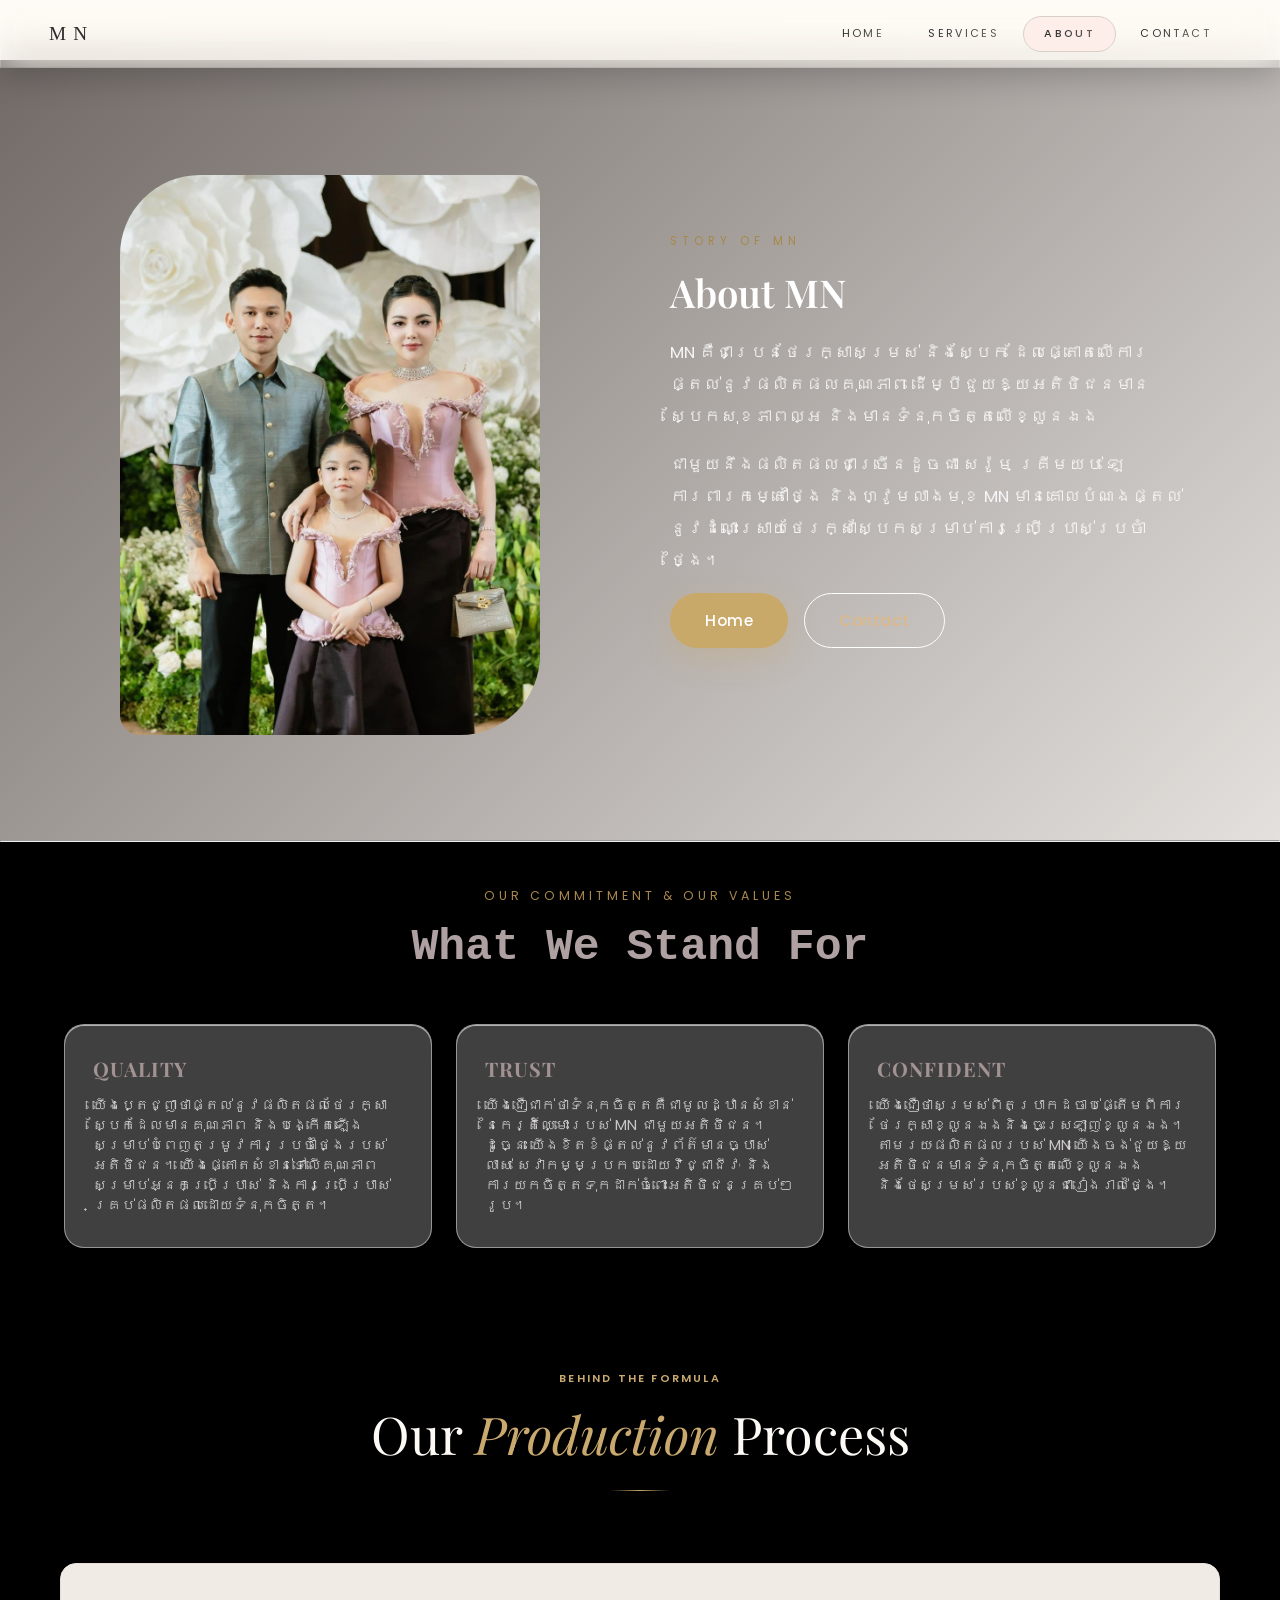
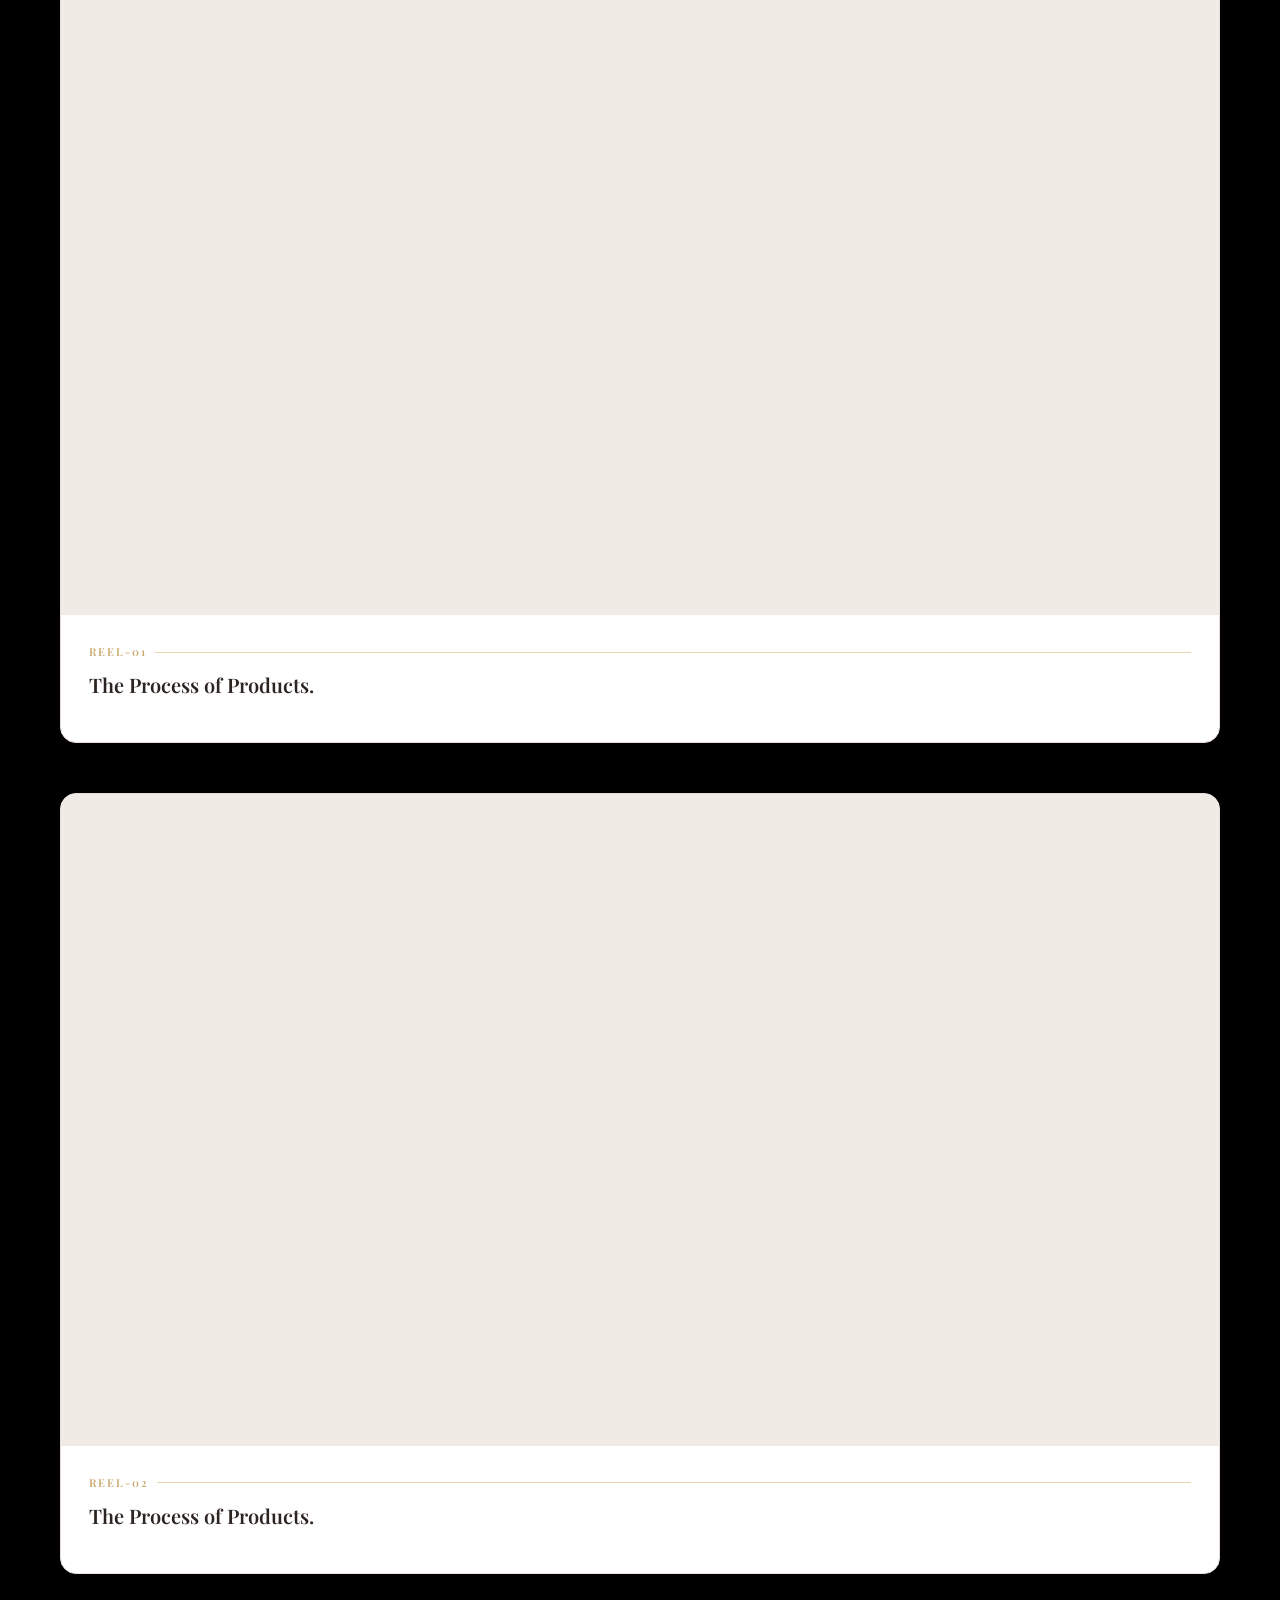
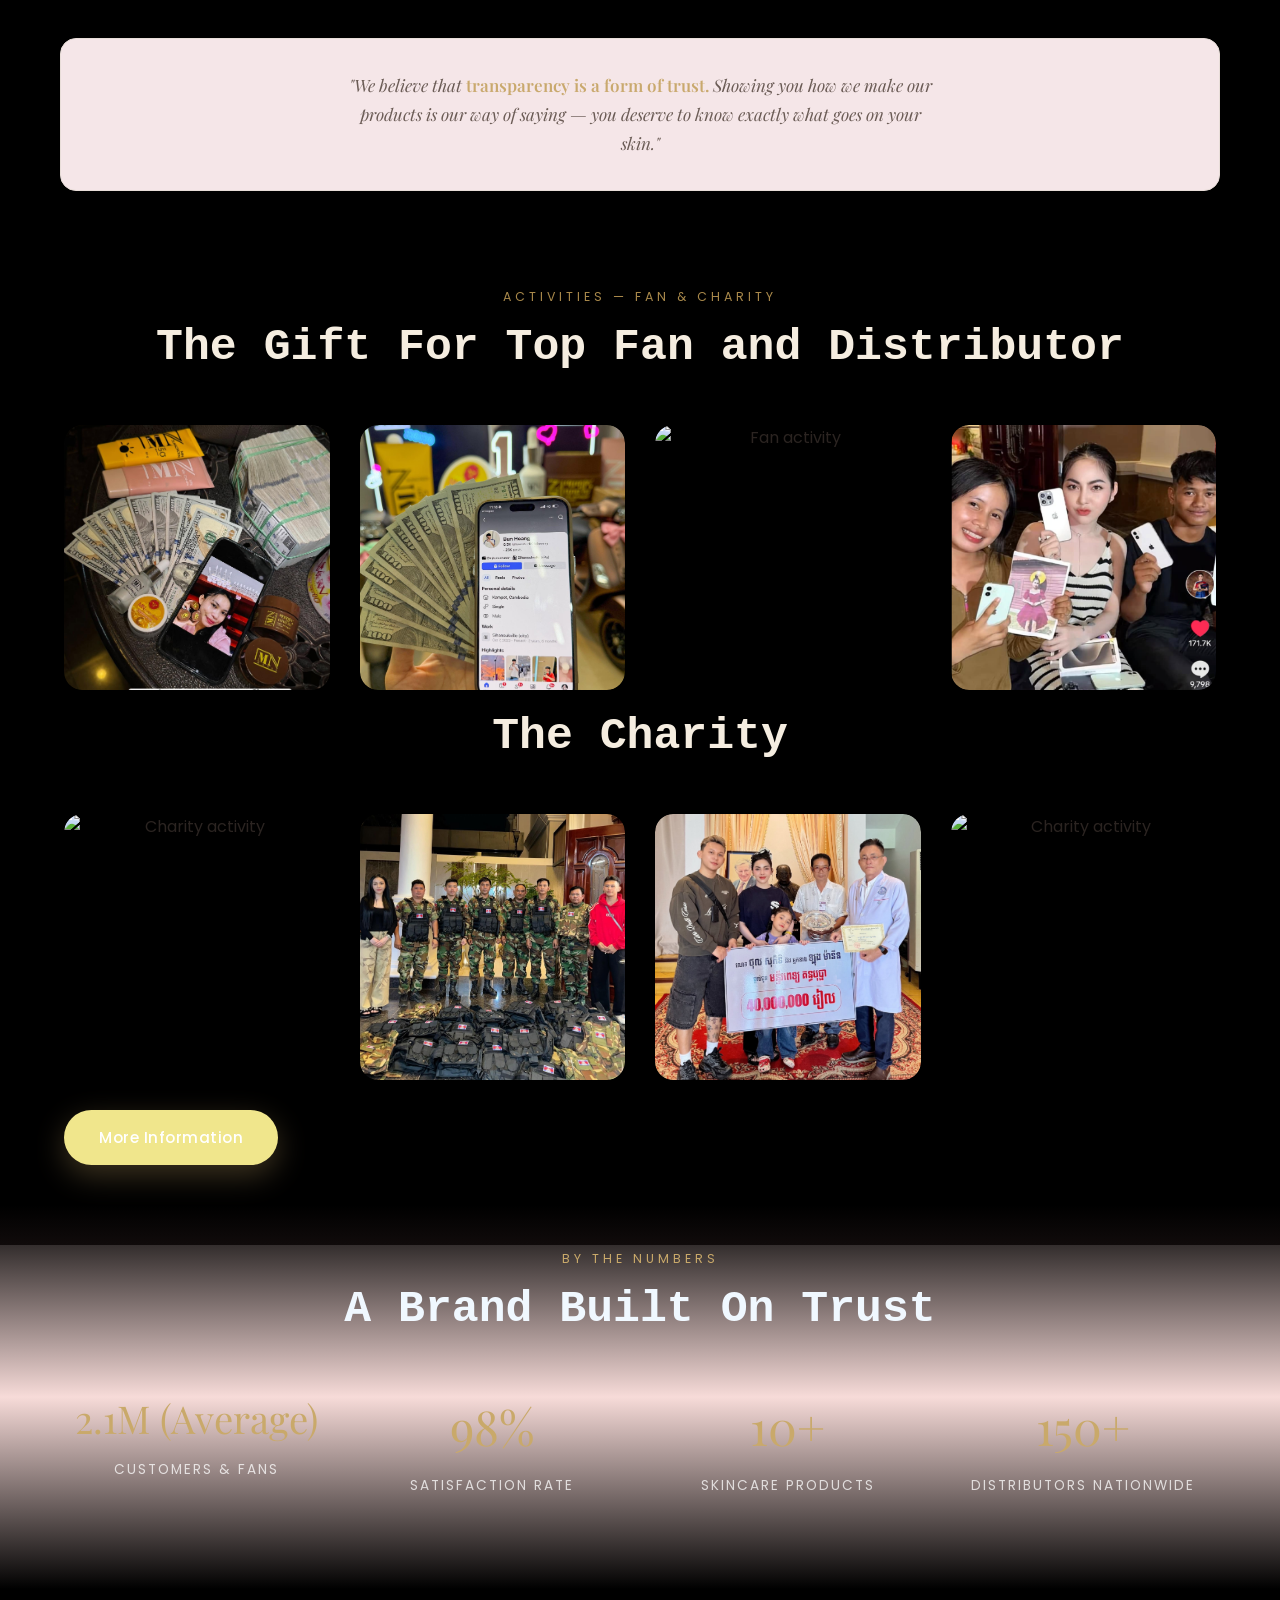
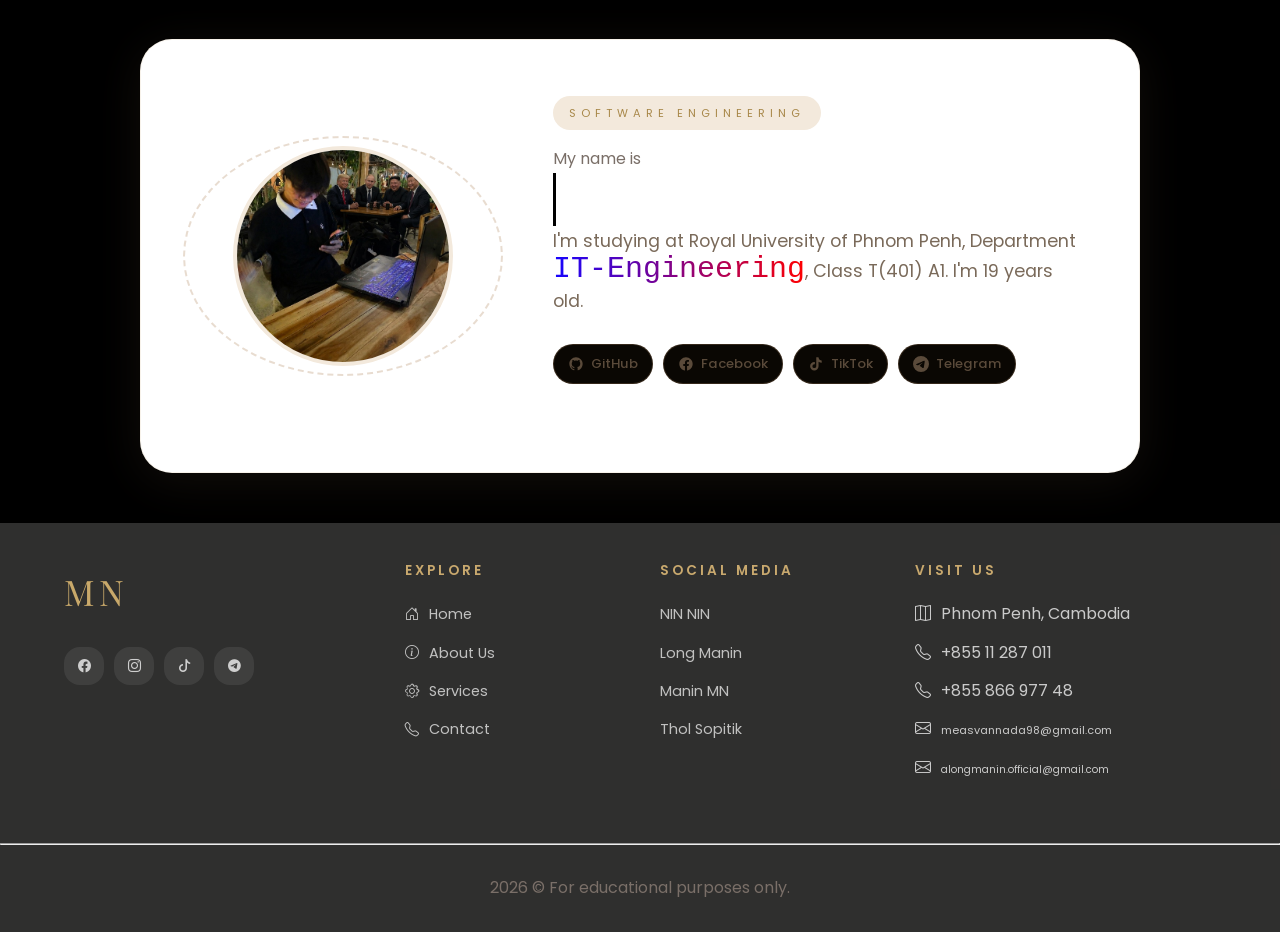
==== commit dd8205ef: "Update  page" ====
--- a/about.html
+++ b/about.html
@@ -92,10 +92,6 @@
       <div class="process-header">
         <span class="process-eyebrow">Behind the Formula</span>
         <h2 class="process-title">Our <em>Production</em> Process</h2>
-        <p class="process-subtitle">
-          Every MN Beauty product is crafted with care from raw ingredient selection to the final sealed bottle.
-          Watch how we bring each formula to life.
-        </p>
         <div class="gold-divider"></div>
       </div>
 
@@ -111,7 +107,6 @@
           <div class="reel-body">
             <p class="reel-number">Reel-01</p>
             <h3 class="reel-title">The Process of Products.</h3>
-            <p class="reel-desc">Fast,<br>Smooth,<br>Quality.</p>
           </div>
         </article>
 
@@ -125,40 +120,8 @@
           <div class="reel-body">
             <p class="reel-number">Reel-02</p>
             <h3 class="reel-title">The Process of Products.</h3>
-            <p class="reel-desc">Fast,<br>Smooth,<br>Quality.</p>
           </div>
         </article>
-
-        <div class="reel-pair">
-          <!-- Reel 3 -->
-          <article class="reel-card">
-            <div class="video-wrapper2">
-              <video autoplay muted loop playsinline width="100%">
-                <source src="img/AQMsO8TqEEGhHiBTlg13E8NDk8lEsfWTm_OxEJNUpX4ayqp2CsFXp8O0sik0ICCT.mp4" type="video/mp4">
-              </video>
-            </div>
-            <div class="reel-body">
-              <p class="reel-number">Reel-03</p>
-              <h3 class="reel-title">The Process of Products.</h3>
-              <p class="reel-desc">Fast,<br>Smooth,<br>Quality.</p>
-            </div>
-          </article>
-
-          <!-- Reel 4 -->
-          <article class="reel-card">
-            <div class="video-wrapper2">
-              <video autoplay muted loop playsinline width="100%">
-                <source src="img/AQPZZPoZy8mRcpoivjjDt8V2X43LkPwdzo9ROwD4zxiOvqaeTfOXX17yBgNLLzc.mp4" type="video/mp4">
-              </video>
-            </div>
-            <div class="reel-body">
-              <p class="reel-number">Reel-04</p>
-              <h3 class="reel-title">The Process of Products.</h3>
-              <p class="reel-desc">Fast,<br>Smooth,<br>Quality.</p>
-            </div>
-          </article>
-        </div>
-
       </div>
 
       <!-- Quote -->
@@ -319,7 +282,6 @@
       <div class="footer-grid">
         <div class="footer-brand">
           <div class="logo">MN</div>
-          <p>Cambodian skincare crafted for confident, glowing skin. Clean. Gentle. Effective.</p>
           <div class="footer-socials">
             <a href="https://www.facebook.com/share/1L8tSYLtde/" target="_blank"><i class="bi bi-facebook"></i></a>
             <a href="https://www.instagram.com/long_manin" target="_blank"><i class="bi bi-instagram"></i></a>
@@ -377,6 +339,9 @@
 
       </div>
     </div>
+    <hr>
+    <p style="text-align: center; margin-top: 30px;">2026 © For educational purposes only.</p>
+  
   </footer>
 
 </body>
--- a/style.css
+++ b/style.css
@@ -681,15 +681,6 @@
   align-self: center;
 }
 
-.container-wrapper1 {
-  width: 100%;
-  overflow: hidden;
-  mask-image: linear-gradient(to right, transparent, white 10%, white 90%, transparent);
-  -webkit-mask-image: linear-gradient(to right, transparent, white 10%, white 90%, transparent);
-  padding: 6px 0 10px;
-  margin: 0 60px 60px 0;
-}
-
 .ticker-track {
   display: inline-flex;
   width: max-content;
@@ -706,46 +697,6 @@
   100% {
     transform: translateX(-50%); 
   }
-}
-
-.chip-set {
-  display: flex;
-  overflow: hidden;
-  align-items: center;
-  gap: 10px;
-  padding-right: 10px;
-}
-
-.filter-chip {
-  display: inline-flex;
-  align-items: center;
-  white-space: nowrap;
-  font-size: 12px;
-  font-weight: 500;
-  letter-spacing: 0.06em;
-  padding: 7px 18px;
-  border-radius: 999px;
-  border: 1px solid #e8d5c4;
-  background: #fdf8f4;
-  color: #8a6650;
-  cursor: pointer;
-  transition: background 0.2s, border-color 0.2s, color 0.2s, transform 0.15s;
-  user-select: none;
-  margin-top: 16px;
-  flex-shrink: 0;
-}
-
-.filter-chip:hover {
-  background: #f5e8dc;
-  border-color: #c9a98a;
-  color: #6b4a35;
-  transform: translateY(-1px);
-}
-
-.filter-chip.active {
-  background: #8a6650;
-  border-color: #8a6650;
-  color: #fdf8f4;
 }
 
 #services {
@@ -1070,7 +1021,9 @@
 }
 
 .process-grid { 
-  display: block; 
+  align-items: center;
+  display: block;
+  gap: 40px; 
 }
 
 .reel-pair {
@@ -1757,14 +1710,15 @@
 }
 
 .site-footer {
-  background: var(--color-text);
+  background: rgba(0, 0, 0, 0.813);
   color: rgba(255,255,255,0.75);
-  padding: 70px 0 30px;
+  padding: 90px 0 30px;
+  
 }
 
 .footer-grid {
   display: grid;
-  grid-template-columns: 1.4fr 1fr 1fr 1fr;
+  grid-template-columns: 1.4fr 1fr 1fr 1.4fr;
   gap: 40px;
   margin-bottom: 50px;
 }
@@ -1949,7 +1903,7 @@
   .section-title .eyebrow{
     margin-top: 30px;
   }
-
+  
   .referent{
     margin-bottom: 40px;
   }
@@ -1968,10 +1922,12 @@
     border-radius: 60px; 
   }
   
-  .product-grid {
-    display: grid;
-    grid-template-columns: repeat(2, 1fr);
-    gap: 30px;
+ 
+  .process-grid { 
+    justify-content: center;
+    display: flex;
+    gap: 40px; 
+    margin: -20px 2px;
   }
   .about-section { 
     padding: 60px 24px; 
@@ -2105,9 +2061,17 @@
 
   .footer-grid { 
     grid-template-columns: 1fr; 
-    text-align: left; 
-  }
-
+    text-align: center; 
+  }
+  .footer-brand p{
+    margin-left: 140px;
+    margin-right: 110px;
+   
+  }
+  .footer-brand .footer-socials {
+    justify-content: center;
+    margin-left: 40px;
+  }
   .services-container { 
     padding: 20px 15px; 
   }
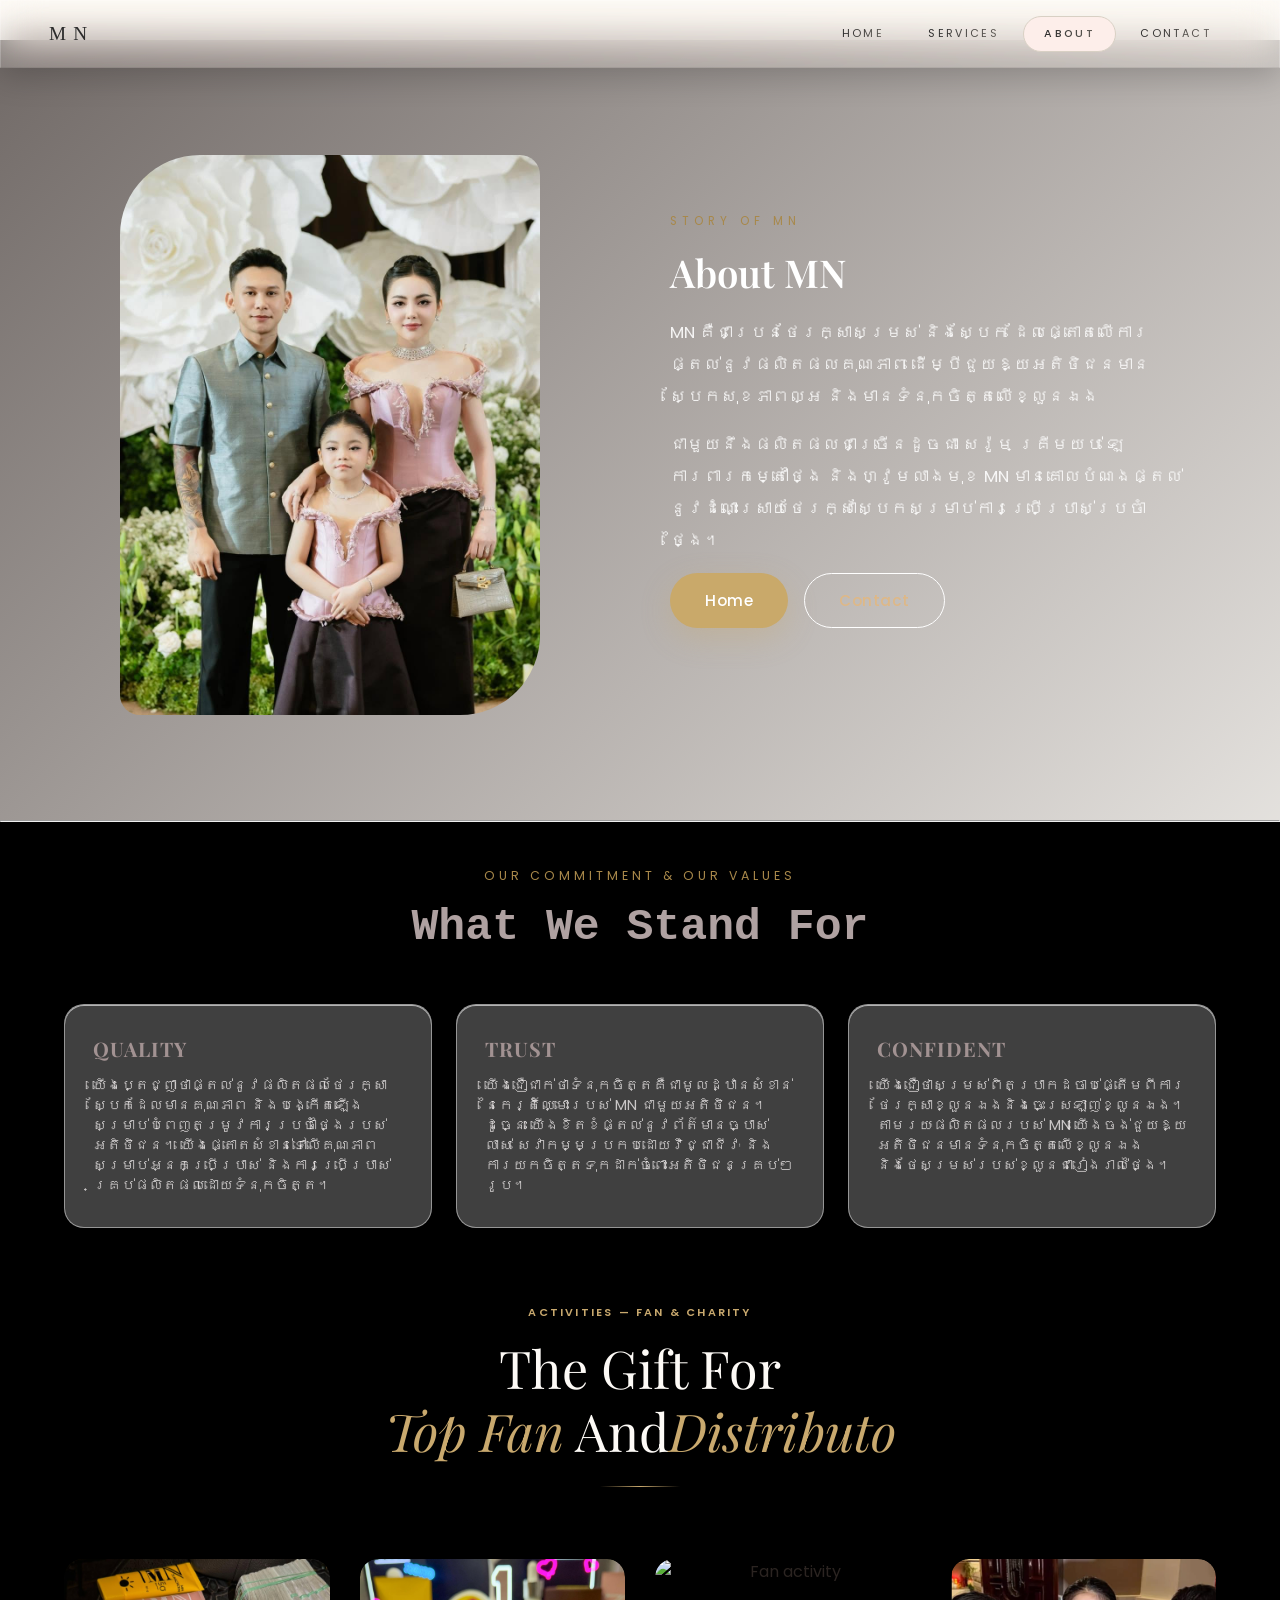
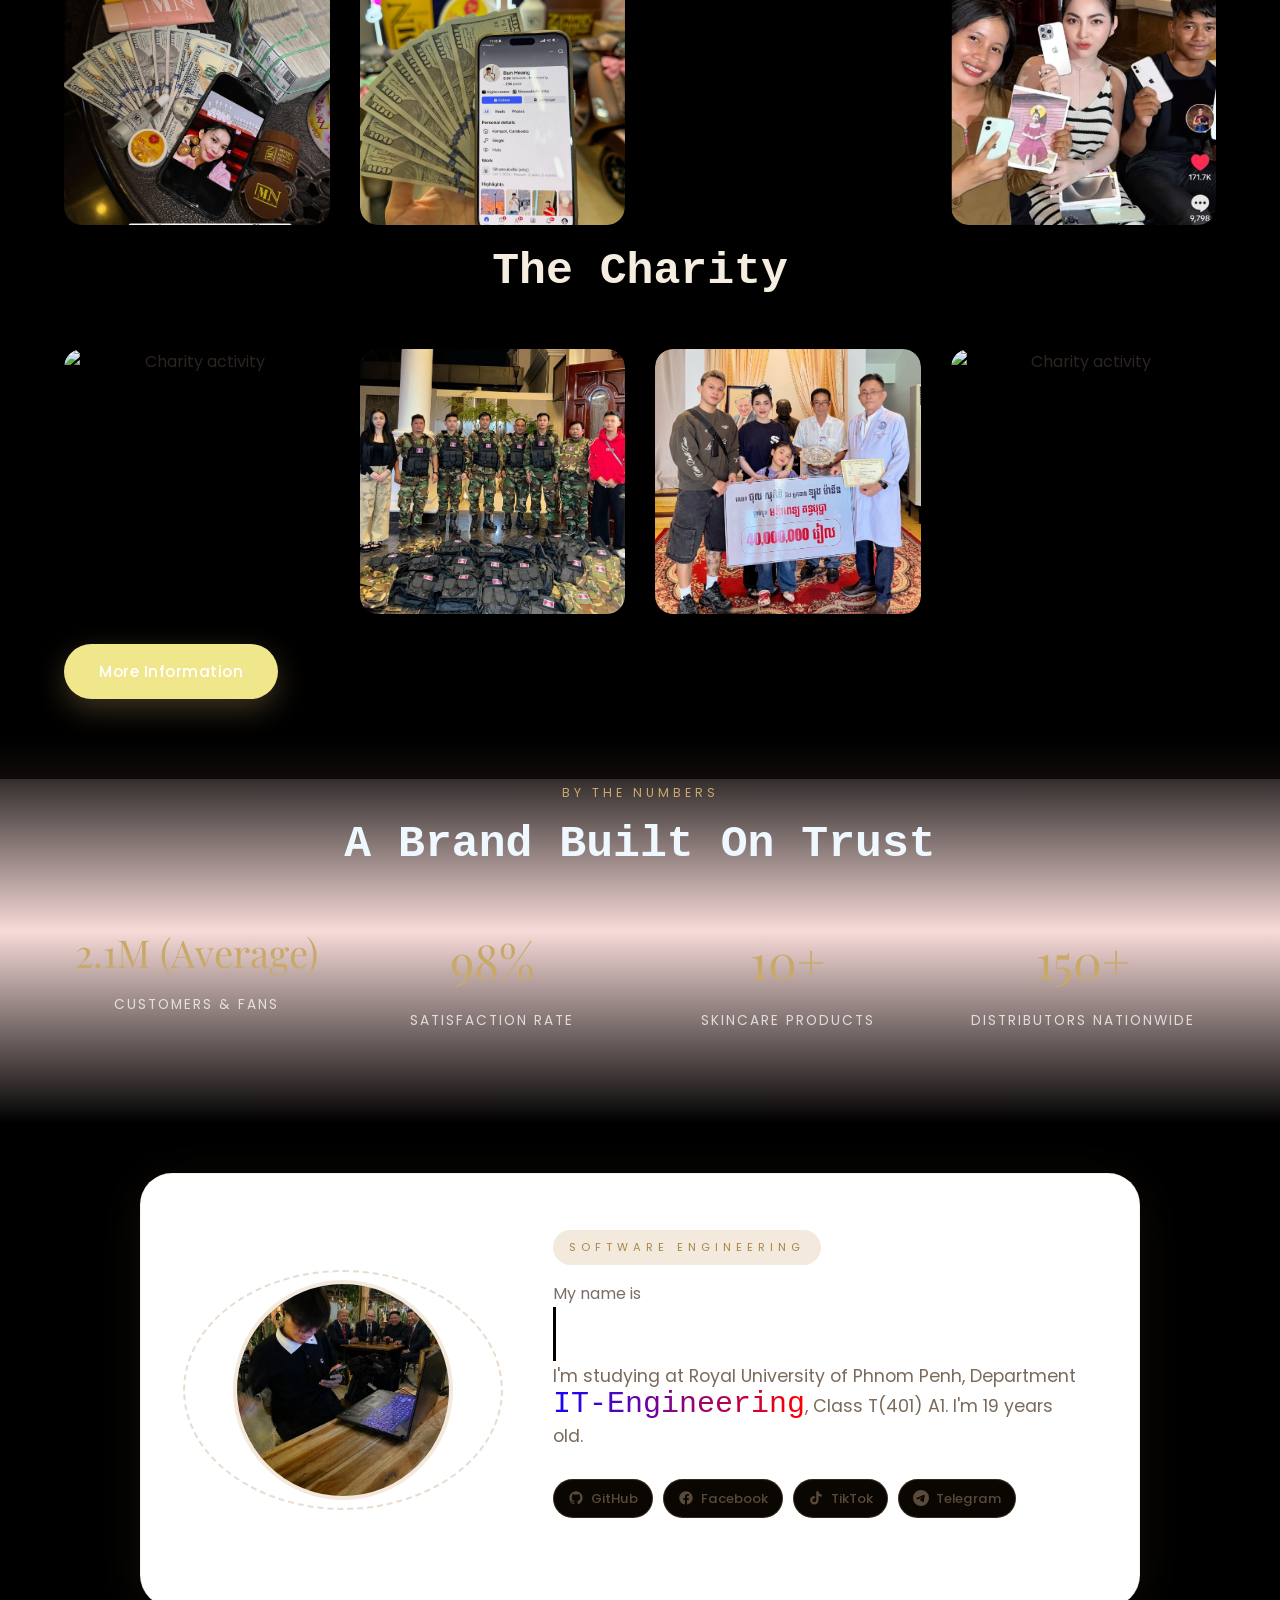
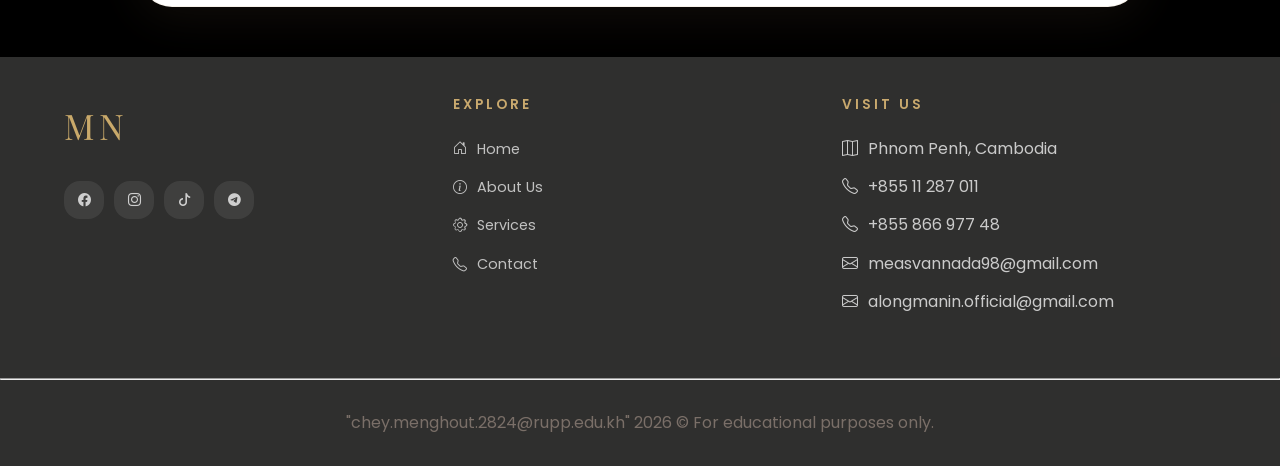
==== commit 9a9bb78c: "last push" ====
--- a/about.html
+++ b/about.html
@@ -33,7 +33,7 @@
     </ul>
   </nav>
 
-   <section class="about-section" style="margin-top: 60px;">
+   <section class="about-section" style="margin-top: 40px;">
     <div class="about-bg">
       <div class="bg-slide slide-1"></div>
       <div class="bg-slide slide-2"></div>
@@ -46,7 +46,7 @@
 
     <div class="container-about about-grid">
       <div class="about-img-wrap">
-        <img src="img/image copy 68.png" alt="MN Beauty">
+        <img style="position: static;" src="img/image copy 68.png" alt="MN Beauty">
       </div>
       <div class="about-content">
         <span class="eyebrow">Story of MN</span>
@@ -85,65 +85,15 @@
     </div>
   </section>
 
-  <!-- PRODUCTION PROCESS (Video Reels) -->
-  <section class="process-section">
-    <div class="process-inner">
-
+  <section class="activities-section" >
+    <div class="container">
+      
       <div class="process-header">
-        <span class="process-eyebrow">Behind the Formula</span>
-        <h2 class="process-title">Our <em>Production</em> Process</h2>
+        <span class="process-eyebrow">Activities — Fan &amp; Charity</span>
+        <h2 class="process-title">The Gift For <br><em>Top Fan</em> And<em>Distributo</em> </h2>
         <div class="gold-divider"></div>
       </div>
-
-      <div class="process-grid">
-
-        <!-- Reel 1 -->
-        <article class="reel-card full-width">
-          <div class="video-wrapper landscape">
-            <video autoplay muted loop playsinline width="100%">
-              <source src="img/AQMGrVfmg_sgOKFtreN8JPgxRilO_mABex1q_QwfmX0G1seHLqXSLzmJI5FQ501gzcImsRyNFhe.mp4" type="video/mp4">
-            </video>
-          </div>
-          <div class="reel-body">
-            <p class="reel-number">Reel-01</p>
-            <h3 class="reel-title">The Process of Products.</h3>
-          </div>
-        </article>
-
-        <!-- Reel 2 -->
-        <article class="reel-card full-width">
-          <div class="video-wrapper">
-            <video autoplay muted loop playsinline width="100%">
-              <source src="img/AQMbKNLoBcv9K0XiZp4AHchBFEMmfUjv0UG4_FZP8IsTtOeK57SCai1VElvFh7t.mp4" type="video/mp4">
-            </video>
-          </div>
-          <div class="reel-body">
-            <p class="reel-number">Reel-02</p>
-            <h3 class="reel-title">The Process of Products.</h3>
-          </div>
-        </article>
-      </div>
-
-      <!-- Quote -->
-      <div class="process-note">
-        <p>
-          "We believe that <span>transparency is a form of trust.</span>
-          Showing you how we make our products is our way of saying —
-          you deserve to know exactly what goes on your skin."
-        </p>
-      </div>
-
-    </div>
-  </section>
-
-  <section class="activities-section" >
-    <div class="container">
-
-      <div class="section-title">
-        <span class="eyebrow">Activities — Fan &amp; Charity</span>
-        <h2>The Gift For Top Fan and Distributor</h2>
-      </div>
-
+    
       <!-- Fan gift -->
       <div class="fan-grid">
         <div class="fan-card">
@@ -309,38 +259,20 @@
         </div>
 
         <div>
-          <h4>Social Media</h4>
-          <ul>
-            <li>
-              <a href="https://www.facebook.com/share/1L8tSYLtde/">NIN NIN</a>
-            </li>
-            <li>
-              <a href="https://www.facebook.com/share/14fJphtDDiE/">Long Manin</a>
-            </li>
-            <li>
-              <a href="https://www.facebook.com/share/18HfbLFxsk/">Manin MN</a>
-            </li>
-            <li>
-              <a href="https://www.facebook.com/share/1FFuuS5jSu/">Thol Sopitik</a>
-            </li>
-          </ul>
-        </div>
-
-        <div>
           <h4>Visit Us</h4>
           <ul>
             <li><i class="bi bi-map" style="margin-right: 10px;"></i>Phnom Penh, Cambodia</li>
             <li><i class="bi bi-telephone" style="margin-right: 10px;"></i>+855 11 287 011</li>
             <li><i class="bi bi-telephone" style="margin-right: 10px;"></i>+855 866 977 48</li>
-            <li><i class="bi bi-envelope" style="margin-right: 10px;"></i><span style="font-size: 11px;">measvannada98@gmail.com</span></li>
-            <li><i class="bi bi-envelope" style="margin-right: 10px;"></i><span style="font-size: 10px;">alongmanin.official@gmail.com</span></li>
+            <li><i class="bi bi-envelope" style="margin-right: 10px;"></i><span >measvannada98@gmail.com</span></li>
+            <li><i class="bi bi-envelope" style="margin-right: 10px;"></i><span >alongmanin.official@gmail.com</span></li>
           </ul>
         </div>
 
       </div>
     </div>
     <hr>
-    <p style="text-align: center; margin-top: 30px;">2026 © For educational purposes only.</p>
+    <p style="text-align: center; margin-top: 30px;">"chey.menghout.2824@rupp.edu.kh" 2026 © For educational purposes only.</p>
   
   </footer>
 
--- a/style.css
+++ b/style.css
@@ -127,7 +127,9 @@
   transition: letter-spacing 0.45s ease;
   white-space: nowrap;
 }
-.brand:hover { letter-spacing: 0.52em; }
+.brand:hover { 
+  letter-spacing: 0.52em; 
+}
 
 .nav-list {
   list-style: none;
@@ -304,7 +306,8 @@
 }
 
 .img-placeholder {
-  background: linear-gradient(135deg, var(--color-beige) 0%, var(--color-pink) 100%);
+  
+  background: black;
   display: grid;
   place-items: center;
   color: rgba(255, 255, 255, 0.85);
@@ -313,14 +316,27 @@
   letter-spacing: 4px;
   border-radius: var(--radius-md);
 }
+.img-placeholder-home {
+  width: 100%;
+  overflow: hidden;
+  background: black;
+  display: grid;
+  place-items: center;
+  color: rgba(255, 255, 255, 0.85);
+  font-family: var(--font-display);
+  font-size: 2rem;
+  letter-spacing: 4px;
+  border-radius: var(--radius-md);
+}
+
 .img-placeholder.alt-1 { 
-  background: linear-gradient(135deg, var(--color-pink-soft), var(--color-pink-deep)); 
+  background: black; 
 }
 .img-placeholder.alt-2 { 
-  background: linear-gradient(135deg, var(--color-beige-deep), var(--color-gold)); 
+  background: black; 
 }
 .img-placeholder.alt-3 { 
-  background: linear-gradient(135deg, var(--color-cream), var(--color-beige)); 
+ background: black; 
   color: var(--color-gold-deep); 
 }
 
@@ -354,7 +370,7 @@
   place-items: center;
   font-family: var(--font-display);
   font-size: 9rem;
-  color: rgba(255, 255, 255, 0.55);
+  color: rgba(255, 255, 255, 0.391);
   letter-spacing: 8px;
 }
 
@@ -363,9 +379,10 @@
 }
 
 .product-grid {
+  background: #000;
   display: grid;
   grid-template-columns: repeat(auto-fit, minmax(260px, 1fr));
-  gap: 30px;
+  gap: 40px;
 }
 
 .product-card {
@@ -379,7 +396,6 @@
 }
 
 .product-card:hover {
-  transform: translateY(-8px);
   box-shadow: var(--shadow-card);
 }
 
@@ -388,7 +404,31 @@
 }
 
 .product-info { 
-  padding: 2px 22px 26px ; 
+  padding: 20px 22px 26px ; 
+}
+.product-info {
+  display: block;
+  justify-content: space-between;
+}
+
+.btn-cart {
+  margin-top: 20px;
+  border: #000;
+  border-radius: 10px;
+  cursor: pointer;
+  padding: 6px ;
+  font-size: 10px;
+  align-items: flex-end;
+  background: black;
+  color: #ffffff;
+  transition: var(--transition);
+  font-family: var(--font-display);
+   
+}
+
+.btn-cart:hover {
+  color: rgb(255, 0, 0);
+  background: rgba(0, 0, 0, 0.51);
 }
 
 .cat {
@@ -411,13 +451,19 @@
 }
 
 .price {
+  margin-top: -20px;
+  margin-bottom: -20px;
   font-family: var(--font-display);
   font-size: 1.3rem;
   color: var(--color-gold-deep);
   font-weight: 600;
 }
 
-.stars { color: var(--color-gold); font-size: 0.85rem; margin-bottom: 6px; }
+.stars { 
+  color: var(--color-gold); 
+  font-size: 0.85rem; 
+  margin: -9px 0 0 0; 
+}
 
 .product-card .badge {
   position: absolute;
@@ -453,7 +499,7 @@
   border-radius: 16px;
   overflow: hidden;
   aspect-ratio: 1 / 1;
-  background: var(--color-white);
+  background: rgb(0, 0, 0);
   box-shadow: 0 4px 16px rgba(0, 0, 0, 0.08);
   transition: transform 0.3s ease, box-shadow 0.3s ease;
 }
@@ -595,6 +641,7 @@
 }
 
 .dist-hero {
+  
   height: 1000px;
   width: 100%;
   padding: 120px 0 80px;
@@ -1014,10 +1061,10 @@
 }
 
 .gold-divider {
-  width: 60px;
+  width: 80px;
   height: 1px;
   background: linear-gradient(90deg, transparent, var(--gold), transparent);
-  margin: 24px auto 0;
+  margin: 24px auto ;
 }
 
 .process-grid { 
@@ -1718,7 +1765,7 @@
 
 .footer-grid {
   display: grid;
-  grid-template-columns: 1.4fr 1fr 1fr 1.4fr;
+  grid-template-columns: 1.4fr 1.4fr 1.5fr;
   gap: 40px;
   margin-bottom: 50px;
 }
@@ -1854,6 +1901,7 @@
   }
   .dai-navbar { 
     padding: 17px 24px; 
+    height:45px ;
   }
 
   .nav-list {
@@ -1930,7 +1978,7 @@
     margin: -20px 2px;
   }
   .about-section { 
-    padding: 60px 24px; 
+    padding: 30px 24px; 
     min-height: unset; 
   }
   .about-grid    { 
@@ -2003,6 +2051,7 @@
     max-width: 420px; 
   }
 
+
   .location-wrapper { 
     flex-direction: column; 
   }
@@ -2010,6 +2059,10 @@
     aspect-ratio: 4 / 3; 
   }
 
+  .talk-section    {
+    padding: 56px 20px 48px; 
+    margin-top: 40px;
+  }
   .process-section { 
     padding: 64px 20px 80px; 
   }
@@ -2085,7 +2138,10 @@
   .dist-hero-content{
     margin: 170px 10px ;
   }
-  
+  .product-grid{
+    grid-template-columns: repeat(2, 1fr);
+    gap: 14px;
+  }
   .category-grid {
     grid-template-columns: repeat(2, 1fr);
     gap: 14px;
@@ -2165,6 +2221,7 @@
   }
   .talk-section    {
     padding: 56px 20px 48px; 
+    margin-top: 40px;
   }
   .about-img-wrap{
     margin-left: 40px;
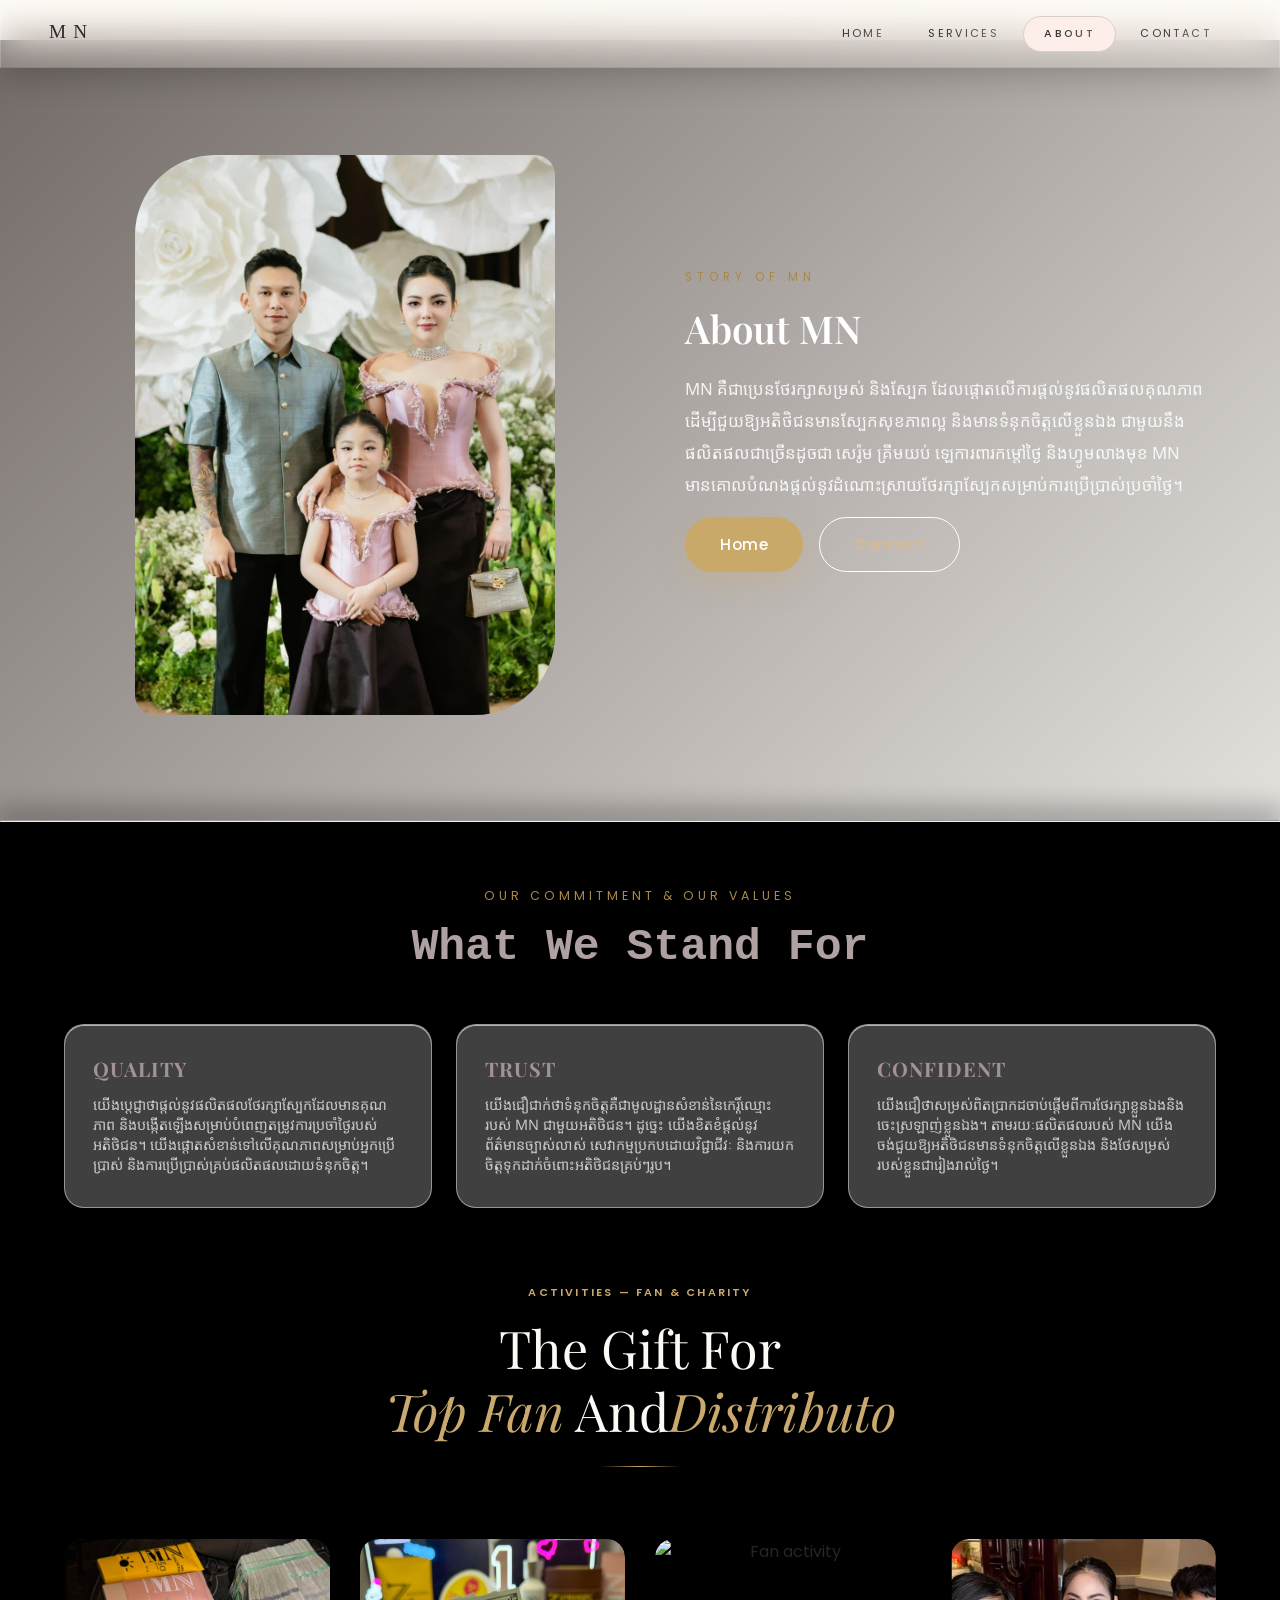
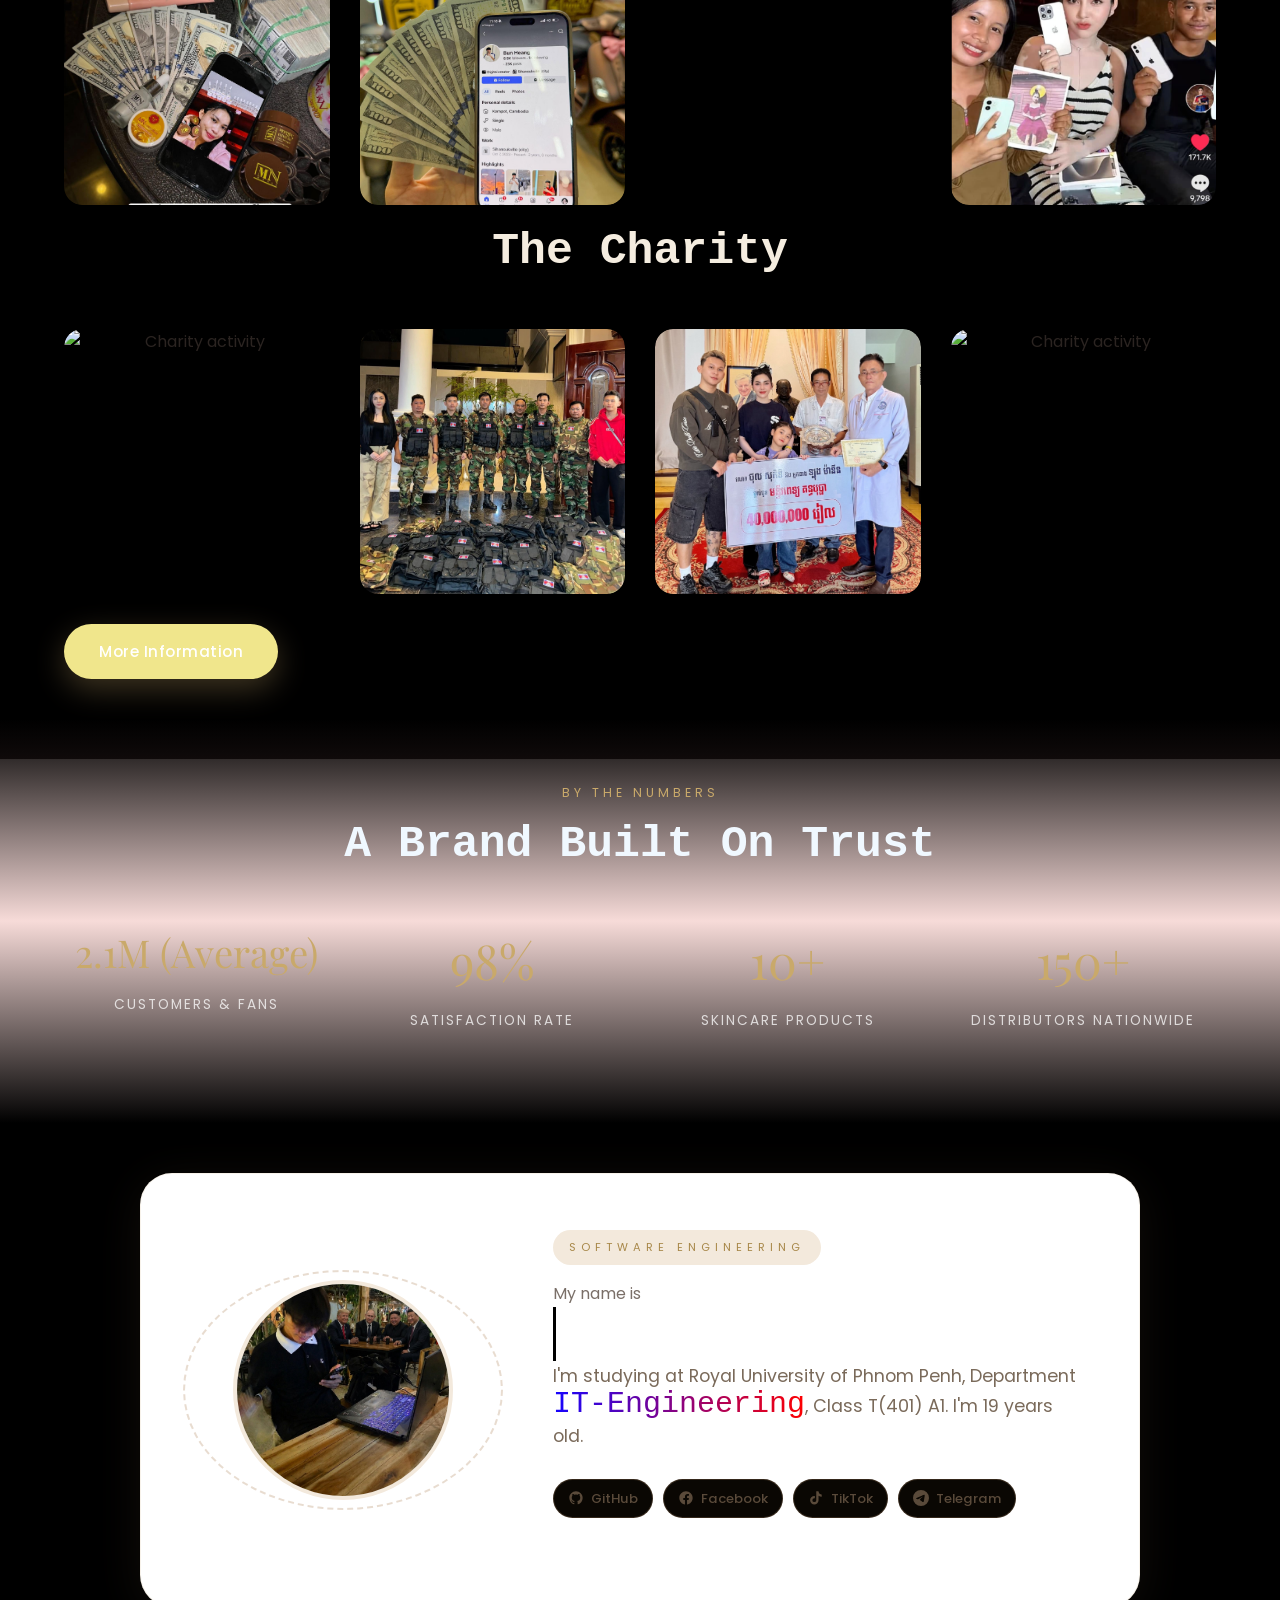
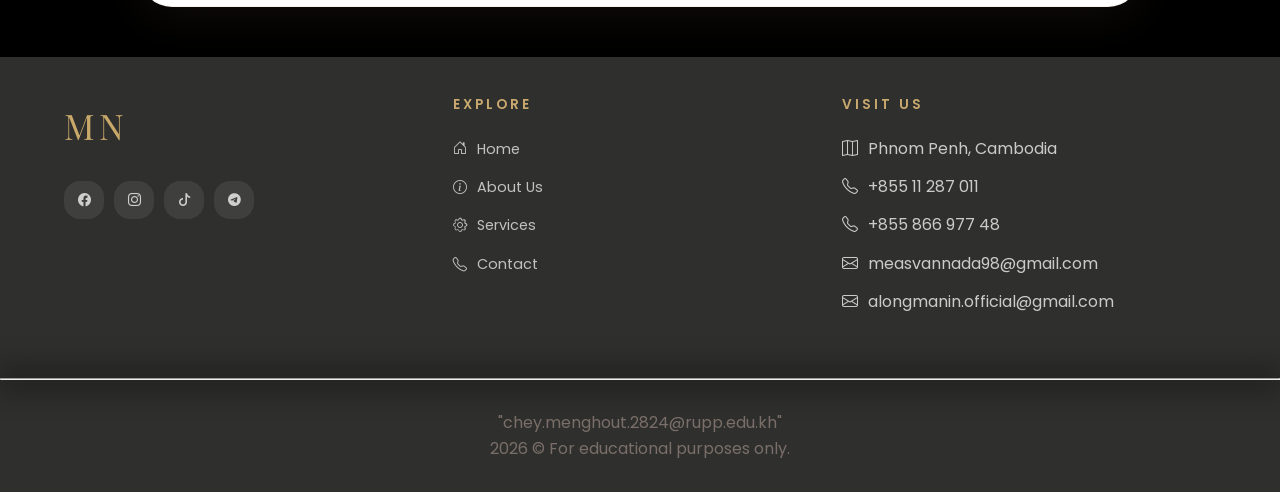
==== commit 92713fad: "update" ====
--- a/about.html
+++ b/about.html
@@ -6,6 +6,7 @@
   <title>MN Skincare About</title>
   <link rel="icon" type="image/png" href="img/image copy 15.png">
   <meta name="description" content="Discover the story of MN — a Cambodian skincare brand built on natural ingredients, expert craft, and a love for radiant skin." />
+  <link href="https://fonts.googleapis.com/css2?family=Noto+Sans+Khmer:wght@400;700&display=swap" rel="stylesheet">
   <link rel="preconnect" href="https://fonts.googleapis.com" />
   <link rel="preconnect" href="https://fonts.gstatic.com" crossorigin />
   <link href="https://fonts.googleapis.com/css2?family=Playfair+Display:wght@400;500;600;700&family=Poppins:wght@300;400;500;600&family=Space+Grotesk:wght@700&display=swap" rel="stylesheet" />
@@ -16,14 +17,12 @@
 
   <nav class="dai-navbar" style="width: 100%;">
     <a class="brand" href="index.html">MN</a>
-
     <input type="checkbox" id="menu-toggle" class="menu-toggle">
     <label for="menu-toggle" class="hamburger">
       <span></span>
       <span></span>
       <span></span>
     </label>
-
     <ul class="nav-list" id="navList">
       <li class="pill-bg"></li>
       <li><a href="index.html"><span>Home</span></a></li>
@@ -51,8 +50,7 @@
       <div class="about-content">
         <span class="eyebrow">Story of MN</span>
         <h2>About MN</h2>
-        <p>MN គឺជាប្រេនថែរក្សាសម្រស់ និងស្បែក ដែលផ្តោតលើការផ្តល់នូវផលិតផលគុណភាព ដើម្បីជួយឱ្យអតិថិជនមានស្បែកសុខភាពល្អ និងមានទំនុកចិត្តលើខ្លួនឯង</p>
-        <p>ជាមួយនឹងផលិតផលជាច្រើនដូចជា សេរ៉ូម គ្រីមយប់ ឡេការពារកម្តៅថ្ងៃ និងហ្វូមលាងមុខ MN មានគោលបំណងផ្តល់នូវដំណោះស្រាយថែរក្សាស្បែកសម្រាប់ការប្រើប្រាស់ប្រចាំថ្ងៃ។</p>
+        <p style="font-family: 'Kantumruy Pro', 'Noto Sans Khmer', 'Arial Narrow', Arial, sans-serif;">MN គឺជាប្រេនថែរក្សាសម្រស់ និងស្បែក ដែលផ្តោតលើការផ្តល់នូវផលិតផលគុណភាព ដើម្បីជួយឱ្យអតិថិជនមានស្បែកសុខភាពល្អ និងមានទំនុកចិត្តលើខ្លួនឯង ជាមួយនឹងផលិតផលជាច្រើនដូចជា សេរ៉ូម គ្រីមយប់ ឡេការពារកម្តៅថ្ងៃ និងហ្វូមលាងមុខ MN មានគោលបំណងផ្តល់នូវដំណោះស្រាយថែរក្សាស្បែកសម្រាប់ការប្រើប្រាស់ប្រចាំថ្ងៃ។</p>
         <div class="hero-actions">
           <a href="index.html" class="btn btn-primary">Home</a>
           <a href="contact.html" class="btn btn-outline" style="color: burlywood; border: 1px solid white;">Contact</a>
@@ -60,7 +58,7 @@
       </div>
     </div>
   </section>
-<hr>
+  <hr>
   <section class="section" style="margin-top: 0px ;">
     <div class="container">
       <div class="section-title">
@@ -71,15 +69,15 @@
       <div class="mv-grid">
         <div class="mv-card">
           <h3>Quality</h3>
-          <p>យើងប្តេជ្ញាថាផ្តល់នូវផលិតផលថែរក្សាស្បែកដែលមានគុណភាព និង​បង្កើតឡើងសម្រាប់បំពេញតម្រូវការប្រចាំថ្ងៃរបស់អតិថិជន។ យើងផ្តោតសំខាន់ទៅលើគុណភាពសម្រាប់អ្នកប្រើប្រាស់ និង​ការប្រើប្រាស់គ្រប់ផលិតផលដោយទំនុកចិត្ត។</p>
+          <p style="font-family: 'Noto Sans Khmer', 'Arial Narrow', Arial, sans-serif;">យើងប្តេជ្ញាថាផ្តល់នូវផលិតផលថែរក្សាស្បែកដែលមានគុណភាព និង​បង្កើតឡើងសម្រាប់បំពេញតម្រូវការប្រចាំថ្ងៃរបស់អតិថិជន។ យើងផ្តោតសំខាន់ទៅលើគុណភាពសម្រាប់អ្នកប្រើប្រាស់ និង​ការប្រើប្រាស់គ្រប់ផលិតផលដោយទំនុកចិត្ត។</p>
         </div>
         <div class="mv-card">
           <h3>Trust</h3>
-          <p>យើងជឿជាក់ថាទំនុកចិត្តគឺជាមូលដ្ឋានសំខាន់នៃកេរ្តិ៍ឈ្មោះរបស់​ MN ជាមួយអតិថិជន។ ដូច្នេះ យើងខិតខំផ្តល់នូវព័ត៌មានច្បាស់លាស់ សេវាកម្មប្រកបដោយវិជ្ជាជីវៈ និងការយកចិត្តទុកដាក់ចំពោះអតិថិជនគ្រប់ៗរូប។</p>
+          <p style="font-family: 'Noto Sans Khmer', 'Arial Narrow', Arial, sans-serif;">យើងជឿជាក់ថាទំនុកចិត្តគឺជាមូលដ្ឋានសំខាន់នៃកេរ្តិ៍ឈ្មោះរបស់​ MN ជាមួយអតិថិជន។ ដូច្នេះ យើងខិតខំផ្តល់នូវព័ត៌មានច្បាស់លាស់ សេវាកម្មប្រកបដោយវិជ្ជាជីវៈ និងការយកចិត្តទុកដាក់ចំពោះអតិថិជនគ្រប់ៗរូប។</p>
         </div>
         <div class="mv-card">
           <h3>Confident</h3>
-          <p>យើងជឿថាសម្រស់ពិតប្រាកដចាប់ផ្តើមពីការថែរក្សាខ្លួនឯងនិងចេះស្រឡាញ់ខ្លួនឯង។ តាមរយៈផលិតផលរបស់ MN យើងចង់ជួយឱ្យអតិថិជនមានទំនុកចិត្តលើខ្លួនឯង និងថែសម្រស់របស់ខ្លួនជារៀងរាល់ថ្ងៃ។</p>
+          <p style="font-family: 'Noto Sans Khmer', 'Arial Narrow', Arial, sans-serif;">យើងជឿថាសម្រស់ពិតប្រាកដចាប់ផ្តើមពីការថែរក្សាខ្លួនឯងនិងចេះស្រឡាញ់ខ្លួនឯង។ តាមរយៈផលិតផលរបស់ MN យើងចង់ជួយឱ្យអតិថិជនមានទំនុកចិត្តលើខ្លួនឯង និងថែសម្រស់របស់ខ្លួនជារៀងរាល់ថ្ងៃ។</p>
         </div>
       </div>
     </div>
@@ -160,7 +158,7 @@
   <section class="section stats">
     <div class="container">
       <div class="section-title">
-        <span class="eyebrow" style="color: var(--color-gold);">By The Numbers</span>
+        <span class="eyebrow" style="color: var(--color-gold);  ">By The Numbers</span>
         <h2 style="color: aliceblue;">A Brand Built On Trust</h2>
       </div>
       <div class="stats-grid">
@@ -272,7 +270,7 @@
       </div>
     </div>
     <hr>
-    <p style="text-align: center; margin-top: 30px;">"chey.menghout.2824@rupp.edu.kh" 2026 © For educational purposes only.</p>
+    <p style="text-align: center; margin-top: 30px;">"chey.menghout.2824@rupp.edu.kh" <br>2026 © For educational purposes only.</p>
   
   </footer>
 
--- a/style.css
+++ b/style.css
@@ -1,8 +1,6 @@
 :root {
-  --color-white:      #ffffff;
   --color-cream:      #0a0703;
   --color-beige:      #f3e9dc;
-  --color-beige-deep: #e8d9c4;
   --color-pink:       #f7d9d4;
   --color-pink-soft:  #fdeeea;
   --color-pink-deep:  #e8b4ac;
@@ -11,29 +9,18 @@
   --color-text:       #2b2421;
   --color-muted:      #7a6f68;
   --color-line:       #ece3d6;
-  --cream:       #f7f3ee;
   --warm-white:  #fdfaf6;
   --charcoal:    #2c2c2c;
-  --muted:       #9a9186;
-  --pill-bg:     #ede8e0;
   --pill-border: #d8d0c4;
-  --white:       #ffffff;
-  --beige:       #f0ebe4;
-  --blush:       #f5e6e8;
+  --beige:       #f0ebe4; 
   --gold:        #c9a96e;
-  --gold-light:  #e8d5b0;
-  --text-dark:   #2c2421;
   --text-mid:    #6b5c56;
-  --text-light:  #9e8a84;
   --border:      #e8ddd8;
-
   --font-display: "Playfair Display", Georgia, serif;
   --font-body:    "Poppins", "Helvetica Neue", Arial, sans-serif;
-
   --shadow-soft: 0 8px 30px rgba(170, 140, 100, 0.12);
   --shadow-card: 0 12px 40px rgba(170, 140, 100, 0.18);
   --shadow-gold: 0 10px 30px rgba(201, 169, 106, 0.30);
-
   --radius-sm: 10px;
   --radius-md: 18px;
   --radius-lg: 28px;
@@ -96,6 +83,9 @@
 
 p { 
   color: var(--color-muted); 
+}
+hr{
+  box-shadow: 0 0px 30px 6px rgba(0, 0, 0, 0.568);
 }
 
 .dai-navbar {
@@ -110,8 +100,7 @@
   box-shadow: 0 8px 32px rgba(0, 0, 0, 0.2);
   padding: 15px 48px;
   border-bottom: 1px solid rgba(0, 0, 0, 0.06);
-  display: flex;
-  align-items: center;
+  display: flex; 
   justify-content: space-between;
   z-index: 1000;
 }
@@ -180,7 +169,7 @@
 }
 
 .nav-list a span {
-  background-image: linear-gradient(90deg, var(--charcoal) 0%, var(--muted) 100%, var(--charcoal) 50%);
+  background-image: linear-gradient(90deg, var(--charcoal) 0%, #9a9186 100%, var(--charcoal) 50%);
   background-size: 200% auto;
   -webkit-background-clip: text;
   background-clip: text;
@@ -250,6 +239,7 @@
   text-transform: uppercase;
   color: var(--color-gold-deep);
   margin-bottom: 14px;
+  margin-top: 24px;
 }
 
 .section-title h2 {
@@ -357,7 +347,7 @@
   position: relative;
   aspect-ratio: 1 / 1.05;
   border-radius: var(--radius-lg);
-  background: linear-gradient(160deg, var(--color-pink) 0%, var(--color-beige-deep) 100%);
+  background: black;
   box-shadow: var(--shadow-card);
   overflow: hidden;
 }
@@ -404,11 +394,13 @@
 }
 
 .product-info { 
-  padding: 20px 22px 26px ; 
-}
-.product-info {
+  padding: 20px 22px 26px ;
   display: block;
-  justify-content: space-between;
+  justify-content: space-between; 
+}
+.product-info p{
+  font-family:  'Kantumruy Pro' ,'Noto Sans Khmer', sans-serif ;
+
 }
 
 .btn-cart {
@@ -607,7 +599,7 @@
 }
 
 .ba-card {
-  background: var(--color-white);
+  background: white;
   border-radius: var(--radius-md);
   overflow: hidden;
   box-shadow: var(--shadow-soft);
@@ -913,6 +905,7 @@
   width: 100%;
   max-width: 1100px;
   margin-top: -20px;
+  margin-left: 30px;
 }
 
 .about-grid {
@@ -1082,7 +1075,7 @@
 
 .reel-card {
   margin: 50px 0;
-  background: var(--white);
+  background: white;
   border: 1px solid var(--border);
   border-radius: 16px;
   overflow: hidden;
@@ -1162,14 +1155,14 @@
   display: block;
   flex: 1;
   height: 1px;
-  background: var(--gold-light);
+  background:#e8d5b0;
 }
 
 .reel-title {
   font-family: 'Playfair Display', serif;
   font-size: 20px;
   font-weight: 600;
-  color: var(--text-dark);
+  color: #2c2421;
   margin-bottom: 12px;
   line-height: 1.35;
 }
@@ -1185,7 +1178,7 @@
   text-align: center;
   margin-top: 64px;
   padding: 32px 24px;
-  background: var(--blush);
+  background: #f5e6e8;
   border-radius: 16px;
   border: 1px solid var(--border);
 }
@@ -1485,7 +1478,7 @@
 .talk-section {
   text-align: center;
   padding: 80px 24px 64px;
-  background: #f0ece8;
+  background: #ffffff;
   margin-top: 60px;
 }
 
@@ -1529,7 +1522,7 @@
 
 .cards-section {
   padding: 60px 24px;
-  background: #f0ece8;
+  background: #ffffff;
 }
 
 .cards-grid {
@@ -1541,7 +1534,7 @@
 }
 
 .contact-card {
-  background: #eef0ec;
+  background: rgb(195, 195, 195);
   border-radius: 4px;
   padding: 40px 28px;
   text-align: center;
@@ -1576,10 +1569,11 @@
 .contact-card h3 {
   font-family: 'Poppins', sans-serif;
   font-size: 0.78rem;
-  font-weight: 600;
+  font-weight: 600px;
   letter-spacing: 0.12em;
   text-transform: uppercase;
   color: #1a1a1a;
+  
 }
 
 .contact-card p {
@@ -1590,7 +1584,7 @@
 
 .contact-card .card-btn {
   display: inline-block;
-  margin-top: 8px;
+  margin-top: 1px;
   padding: 9px 22px;
   border: 1.5px solid #1a1a1a;
   color: #1a1a1a;
@@ -1600,6 +1594,8 @@
   text-transform: uppercase;
   text-decoration: none;
   transition: background 0.25s, color 0.25s;
+  padding-top: 13px;
+  border-radius: 5px;
 }
 
 .contact-card .card-btn:hover {
@@ -1610,7 +1606,7 @@
 .help-section {
   text-align: center;
   padding: 64px 24px;
-  background: #f0ece8;
+  background: #ffffff;
   border-top: 1px solid #e8e2dc;
 }
 
@@ -1637,8 +1633,7 @@
   font-weight: 600; 
 }
 
-.help-section .outline-btn,
-.locator-content .outline-btn {
+.help-section  .outline-btn {
   display: inline-block;
   padding: 11px 28px;
   border: 1.5px solid #1a1a1a;
@@ -1649,6 +1644,7 @@
   text-transform: uppercase;
   text-decoration: none;
   transition: background 0.25s, color 0.25s;
+  border-radius: 5px;
 }
 
 .help-section .outline-btn:hover,
@@ -1658,7 +1654,7 @@
 }
 .location-section {
   padding: 100px 24px;
-  background: #f0ece8;
+  background: #ffffff;
 }
 
 .location-header {
@@ -1671,12 +1667,12 @@
   font-family: "Playfair Display", serif;
   font-size: clamp(2rem, 4vw, 3rem);
   font-weight: 600;
-  color: #c9a96e;
+  color: #000000;
   margin-bottom: 12px;
 }
 
 .location-header p {
-  color: #777;
+  color: #1a1515;
   line-height: 1.8;
   
 }
@@ -1693,10 +1689,10 @@
 
 .location-info {
   flex: 1;
-  background: #fff;
+  background: #ffffff;
   border-radius: 20px;
   padding: 32px;
-  box-shadow: 0 10px 35px rgba(0,0,0,0.06);
+  box-shadow: 0 0px 350px 30px rgb(0, 0, 0);
   display: flex;
   flex-direction: column;
   gap: 20px;
@@ -1715,6 +1711,7 @@
 
 .info-block:hover {
   transform: translateY(-3px);
+  box-shadow: 0 0px 30px 2px rgba(0, 0, 0, 0.132);
 }
 
 .info-block i {
@@ -1749,12 +1746,16 @@
   letter-spacing: .08em;
   text-transform: uppercase;
   transition: .3s ease;
+  box-shadow: 0 0px 30px 6px #000000(255, 1, 1, 0.299);
 }
 
 .directions-btn:hover {
   background: #b89355;
   transform: translateY(-2px);
-}
+  color: #000;
+  box-shadow: 0 0px 30px 6px rgba(255, 1, 1, 0.299);
+}
+
 
 .site-footer {
   background: rgba(0, 0, 0, 0.813);
@@ -1811,7 +1812,10 @@
   transition: all var(--transition);
 }
 
-.footer-socials a:hover { background: var(--color-gold); color: #fff; }
+.footer-socials a:hover { 
+  background: var(--color-gold); 
+  color: #fff; 
+}
 
 .site-footer ul { 
   list-style: none; 
@@ -1841,6 +1845,9 @@
   .services-container { 
     padding: 40px; 
   }
+  .section-title .eyebrow{
+    margin-top: 50px;
+  }
   
   .category-grid {
     grid-template-columns: repeat(2, 1fr);
@@ -1857,9 +1864,8 @@
   .hero-content-home { 
     margin-top: 100px; 
   }
-  .hero-content-home h1 { 
-    font-size: 30px; 
-  }
+  
+  
   .hero-content-home p  { 
     font-size: 13px; margin: 10px; 
   }
@@ -1948,8 +1954,9 @@
     transform: translateY(-11px) rotate(-45deg); 
   }
   
+  
   .section-title .eyebrow{
-    margin-top: 30px;
+    margin-top: 50px;
   }
   
   .referent{
@@ -2125,6 +2132,27 @@
     justify-content: center;
     margin-left: 40px;
   }
+  
+  .hero-content-home { 
+    margin-top: 40px; 
+    margin-bottom: px; 
+  }
+  .hero-content-home h1 { 
+    font-size: 30px; 
+    text-align: center;
+  }
+  .hero-content-home p  { 
+    font-size: 13px; 
+    margin: 15px; 
+    text-align: center;
+    margin-top: 4px;
+
+  }
+   
+  .hero-content-home .btn-primary{
+    margin-top: 20px;
+  }
+
   .services-container { 
     padding: 20px 15px; 
   }
@@ -2154,6 +2182,17 @@
   .charity-grid {
     grid-template-columns: repeat(2, 1fr);
     gap: 16px;
+  }
+  .about-content .eyebrow{
+    display: none;
+  }
+  .about-content p{
+    margin-left: 10px;
+    margin-right: 50px;
+  }
+    .about-img-wrap{
+    margin-left: 45px;
+    margin-right: 40px;
   }
 
   .dev-card { 
@@ -2223,7 +2262,5 @@
     padding: 56px 20px 48px; 
     margin-top: 40px;
   }
-  .about-img-wrap{
-    margin-left: 40px;
-  }
+
 }
